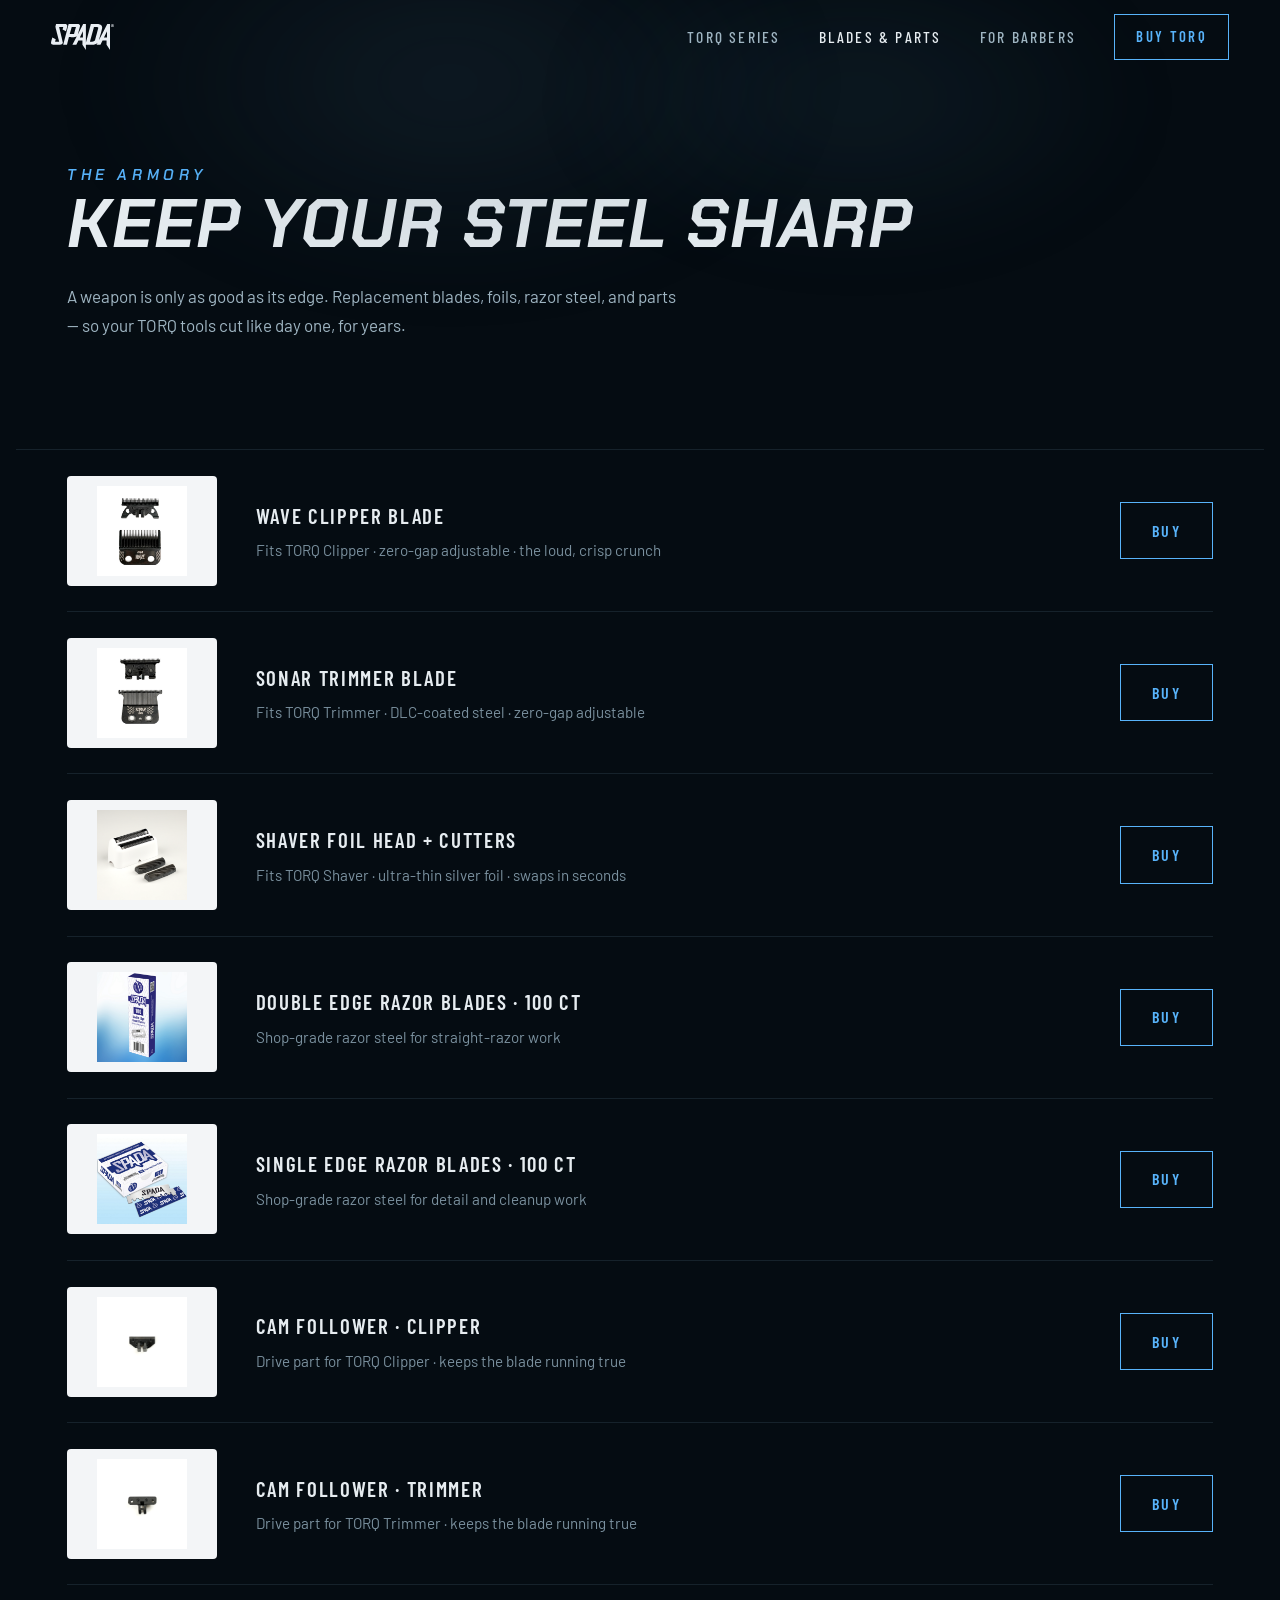
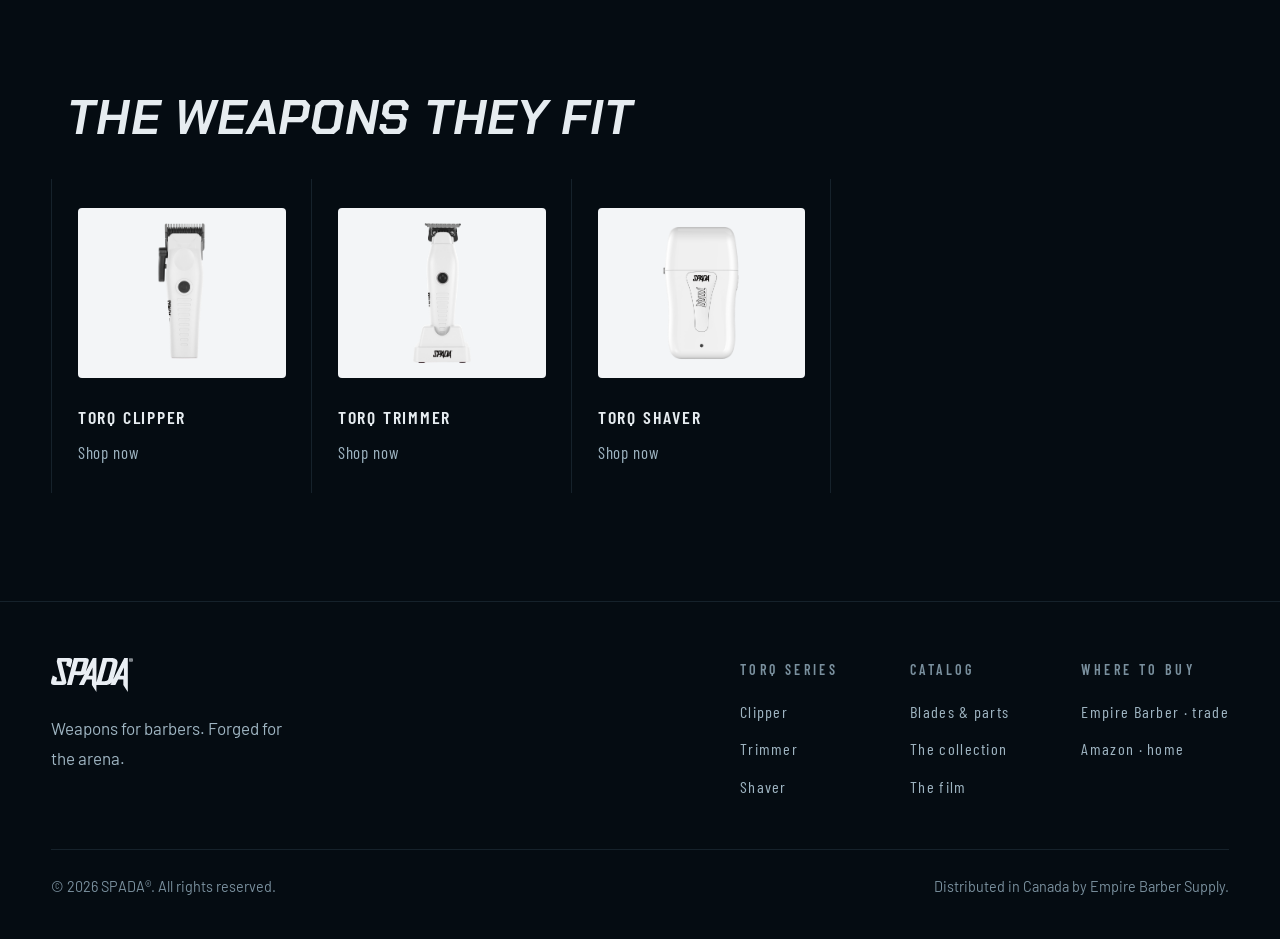
==== accessories.html @ 8cccd97f "Spada Barber website — TORQ Series campaign site Dark cinematic multi-page static site for the Spada" ====
<!DOCTYPE html>
<html lang="en">
<head>
<meta charset="UTF-8">
<meta name="viewport" content="width=device-width, initial-scale=1.0">
<title>Barber Clipper Blades &amp; Replacement Parts — WAVE, SONAR DLC, Shaver Foils | SPADA</title>
<meta name="description" content="Replacement steel for SPADA barber tools: WAVE zero-gap clipper blades, SONAR DLC trimmer blades, shaver foil heads and cutters, single and double edge razor blades (100 ct), and cam followers. Trade price for barbers at Empire Barber Supply, Amazon for home.">
<meta name="keywords" content="clipper replacement blade, trimmer replacement blade, DLC trimmer blade, shaver foil replacement, barber razor blades, double edge razor blades 100, cam follower clipper, barber supplies Canada, SPADA blades">
<meta name="robots" content="index, follow">
<meta name="theme-color" content="#0a0f15">
<link rel="canonical" href="https://www.spadabarber.com/accessories.html">
<meta property="og:site_name" content="SPADA Barber">
<meta property="og:type" content="website">
<meta property="og:title" content="SPADA Blades &amp; Parts — Keep Your Steel Sharp">
<meta property="og:description" content="WAVE clipper blades, SONAR DLC trimmer blades, shaver foils, razor blades and drive parts for SPADA barber tools.">
<meta property="og:url" content="https://www.spadabarber.com/accessories.html">
<meta property="og:image" content="https://www.spadabarber.com/assets/images/renders/clipper-dock-34.png">
<meta name="twitter:card" content="summary_large_image">
<link rel="icon" type="image/svg+xml" href="assets/brand/favicon.svg">
<script type="application/ld+json">
{
  "@context": "https://schema.org",
  "@type": "ItemList",
  "name": "SPADA Blades and Replacement Parts",
  "itemListElement": [
    { "@type": "ListItem", "position": 1, "item": { "@type": "Product", "name": "SPADA WAVE Clipper Blade", "description": "Zero-gap adjustable replacement blade for the SPADA TORQ Clipper.", "brand": { "@type": "Brand", "name": "SPADA" }, "offers": { "@type": "Offer", "url": "https://www.empirebarber.ca/products/spada-wave-clipper-blade", "availability": "https://schema.org/InStock" } } },
    { "@type": "ListItem", "position": 2, "item": { "@type": "Product", "name": "SPADA SONAR Trimmer Blade", "description": "DLC-coated zero-gap replacement blade for the SPADA TORQ Trimmer.", "brand": { "@type": "Brand", "name": "SPADA" }, "offers": { "@type": "Offer", "url": "https://www.empirebarber.ca/products/spada-sonar-trimmer-blade", "availability": "https://schema.org/InStock" } } },
    { "@type": "ListItem", "position": 3, "item": { "@type": "Product", "name": "SPADA TORQ Shaver Foil Head and Cutters", "description": "Ultra-thin silver replacement foil head and cutters for the SPADA TORQ Shaver.", "brand": { "@type": "Brand", "name": "SPADA" }, "offers": { "@type": "Offer", "url": "https://www.empirebarber.ca/products/spada-torq-shaver-replacement-foil-head-and-cutters", "availability": "https://schema.org/InStock" } } },
    { "@type": "ListItem", "position": 4, "item": { "@type": "Product", "name": "SPADA Double Edge Razor Blades (100 ct)", "brand": { "@type": "Brand", "name": "SPADA" }, "offers": { "@type": "Offer", "url": "https://www.empirebarber.ca/products/spada-double-edge-razor-blade", "availability": "https://schema.org/InStock" } } },
    { "@type": "ListItem", "position": 5, "item": { "@type": "Product", "name": "SPADA Single Edge Razor Blades (100 ct)", "brand": { "@type": "Brand", "name": "SPADA" }, "offers": { "@type": "Offer", "url": "https://www.empirebarber.ca/products/spada-single-edge-razor-blade", "availability": "https://schema.org/InStock" } } }
  ]
}
</script>
<link rel="preconnect" href="https://fonts.googleapis.com">
<link rel="preconnect" href="https://fonts.gstatic.com" crossorigin>
<link href="https://fonts.googleapis.com/css2?family=Chakra+Petch:ital,wght@1,600;1,700&family=Barlow+Condensed:wght@500;600;700&family=Barlow:wght@400;500;600&display=swap" rel="stylesheet">
<link rel="stylesheet" href="css/main.css">
</head>
<body>

<header class="nav">
  <a class="wordmark" href="index.html" aria-label="SPADA home"><img src="assets/brand/spada-logo-chrome.svg" alt="SPADA®" width="145" height="60"></a>
  <button class="menu-toggle" aria-expanded="false" aria-label="Menu">
    <span></span><span></span><span></span>
  </button>
  <ul class="nav-links">
    <li><a href="index.html#torq">TORQ Series</a></li>
    <li><a href="accessories.html" aria-current="page">Blades &amp; Parts</a></li>
    <li><a href="index.html#pro">For Barbers</a></li>
    <li><button class="btn btn-led" data-buy="collection">Buy TORQ</button></li>
  </ul>
</header>

<main>

<section class="page-hero">
  <div class="fog-layer fog-a" style="top: -30%; left: 4%;"></div>
  <div class="fog-layer fog-b" style="top: -15%; right: 8%;"></div>
  <p class="blade-tag reveal">The armory</p>
  <h1 class="display reveal">Keep your steel sharp</h1>
  <p class="lede reveal">A weapon is only as good as its edge. Replacement blades, foils, razor steel, and parts — so your TORQ tools cut like day one, for years.</p>
</section>

<section class="catalog" aria-label="Blades and parts catalog">
  <div class="catalog-row reveal">
    <div class="thumb"><img src="assets/images/products/spada-wave-clipper-blade/00.png" alt="WAVE replacement clipper blade" loading="lazy"></div>
    <div>
      <h2>WAVE Clipper Blade</h2>
      <p class="fits">Fits TORQ Clipper · zero-gap adjustable · the loud, crisp crunch</p>
    </div>
    <button class="btn btn-led" data-buy="wave-blade">Buy</button>
  </div>
  <div class="catalog-row reveal">
    <div class="thumb"><img src="assets/images/products/spada-sonar-trimmer-blade/00.png" alt="SONAR DLC replacement trimmer blade" loading="lazy"></div>
    <div>
      <h2>SONAR Trimmer Blade</h2>
      <p class="fits">Fits TORQ Trimmer · DLC-coated steel · zero-gap adjustable</p>
    </div>
    <button class="btn btn-led" data-buy="sonar-blade">Buy</button>
  </div>
  <div class="catalog-row reveal">
    <div class="thumb"><img src="assets/images/products/spada-torq-shaver-replacement-foil-head-and-cutters/00.png" alt="TORQ Shaver replacement foil head and cutters" loading="lazy"></div>
    <div>
      <h2>Shaver Foil Head + Cutters</h2>
      <p class="fits">Fits TORQ Shaver · ultra-thin silver foil · swaps in seconds</p>
    </div>
    <button class="btn btn-led" data-buy="shaver-foil">Buy</button>
  </div>
  <div class="catalog-row reveal">
    <div class="thumb"><img src="assets/images/products/spada-double-edge-razor-blade/00.png" alt="Box of 100 SPADA double edge razor blades" loading="lazy"></div>
    <div>
      <h2>Double Edge Razor Blades · 100 ct</h2>
      <p class="fits">Shop-grade razor steel for straight-razor work</p>
    </div>
    <button class="btn btn-led" data-buy="double-edge">Buy</button>
  </div>
  <div class="catalog-row reveal">
    <div class="thumb"><img src="assets/images/products/spada-single-edge-razor-blade/00.png" alt="Box of 100 SPADA single edge razor blades" loading="lazy"></div>
    <div>
      <h2>Single Edge Razor Blades · 100 ct</h2>
      <p class="fits">Shop-grade razor steel for detail and cleanup work</p>
    </div>
    <button class="btn btn-led" data-buy="single-edge">Buy</button>
  </div>
  <div class="catalog-row reveal">
    <div class="thumb"><img src="assets/images/products/spada-cam-follower-for-clipper/00.png" alt="Cam follower replacement part for the TORQ Clipper" loading="lazy"></div>
    <div>
      <h2>Cam Follower · Clipper</h2>
      <p class="fits">Drive part for TORQ Clipper · keeps the blade running true</p>
    </div>
    <button class="btn btn-led" data-buy="cam-clipper">Buy</button>
  </div>
  <div class="catalog-row reveal">
    <div class="thumb"><img src="assets/images/products/spada-cam-follower/00.png" alt="Cam follower replacement part for the TORQ Trimmer" loading="lazy"></div>
    <div>
      <h2>Cam Follower · Trimmer</h2>
      <p class="fits">Drive part for TORQ Trimmer · keeps the blade running true</p>
    </div>
    <button class="btn btn-led" data-buy="cam-trimmer">Buy</button>
  </div>
</section>

<section class="cross-sell rack-section">
  <div class="rack-head">
    <h2 class="display reveal">The weapons they fit</h2>
  </div>
  <div class="rack reveal">
    <a class="rack-item" href="torq-clipper.html">
      <div class="rack-img"><img src="assets/images/renders/clipper-front.png" alt="SPADA TORQ Clipper" loading="lazy"></div>
      <h3>TORQ Clipper</h3>
      <p class="price">Shop now</p>
    </a>
    <a class="rack-item" href="torq-trimmer.html">
      <div class="rack-img"><img src="assets/images/products/spada-torq-trimmer/00.png" alt="SPADA TORQ Trimmer" loading="lazy"></div>
      <h3>TORQ Trimmer</h3>
      <p class="price">Shop now</p>
    </a>
    <a class="rack-item" href="torq-shaver.html">
      <div class="rack-img"><img src="assets/images/renders/shaver-front.png" alt="SPADA TORQ Shaver" loading="lazy"></div>
      <h3>TORQ Shaver</h3>
      <p class="price">Shop now</p>
    </a>
  </div>
</section>

</main>

<footer>
  <div class="footer-inner">
    <div>
      <a class="wordmark" href="index.html" aria-label="SPADA home"><img src="assets/brand/spada-logo-chrome.svg" alt="SPADA®" width="145" height="60"></a>
      <p class="lede" style="margin-top: 0.8rem; max-width: 30ch;">Weapons for barbers. Forged for the arena.</p>
    </div>
    <div class="footer-cols">
      <nav aria-label="TORQ Series">
        <p class="col-title">TORQ Series</p>
        <a href="torq-clipper.html">Clipper</a>
        <a href="torq-trimmer.html">Trimmer</a>
        <a href="torq-shaver.html">Shaver</a>
      </nav>
      <nav aria-label="Catalog">
        <p class="col-title">Catalog</p>
        <a href="accessories.html" aria-current="page">Blades &amp; parts</a>
        <a href="index.html#torq">The collection</a>
        <a href="index.html#film">The film</a>
      </nav>
      <nav aria-label="Buy">
        <p class="col-title">Where to buy</p>
        <a href="https://www.empirebarber.ca/collections/spada" target="_blank" rel="noopener">Empire Barber · trade</a>
        <a href="https://www.amazon.ca/s?k=spada+barber" target="_blank" rel="noopener">Amazon · home</a>
      </nav>
    </div>
  </div>
  <div class="footer-legal">
    <p>© 2026 SPADA®. All rights reserved.</p>
    <p>Distributed in Canada by Empire Barber Supply.</p>
  </div>
</footer>

<dialog class="buy-dialog" id="buy-dialog" aria-labelledby="buy-title">
  <div class="buy-dialog-inner">
    <button class="buy-close" aria-label="Close">✕</button>
    <p class="buy-product-name">TORQ Collection</p>
    <h2 id="buy-title">Choose your door</h2>
    <a class="door door-pro" data-door="empire" href="https://www.empirebarber.ca/collections/spada" target="_blank" rel="noopener">
      <span class="badge">Trade price</span>
      <h3 class="display">I cut for a living</h3>
      <p>Licensed pros buy direct from Empire Barber Supply at trade pricing.</p>
      <span class="door-cta">Enter Empire Barber <span class="arrow" aria-hidden="true">→</span></span>
    </a>
    <a class="door" data-door="amazon" href="https://www.amazon.ca/s?k=spada+barber" target="_blank" rel="noopener">
      <span class="badge">Fast shipping</span>
      <h3 class="display">For the home</h3>
      <p>Same steel, delivered by Amazon. No license required.</p>
      <span class="door-cta">Shop on Amazon <span class="arrow" aria-hidden="true">→</span></span>
    </a>
  </div>
</dialog>

<script src="js/main.js"></script>
</body>
</html>
---- css/main.css ----
/* ============================================================
   SPADA — "The Arena" design system
   Steel-blue night grade · fog · spotlight staging · LED accent
   ============================================================ */

:root {
  --night: oklch(15% 0.018 245);
  --night-2: oklch(19% 0.022 243);
  --steel: oklch(27% 0.03 240);
  --steel-hair: oklch(32% 0.03 240 / 0.55);
  --fog: oklch(76% 0.03 235);
  --fog-dim: oklch(64% 0.032 237);
  --chrome: oklch(94% 0.008 235);
  --led: oklch(74% 0.135 245);
  --led-deep: oklch(58% 0.15 248);
  --led-glow: oklch(74% 0.135 245 / 0.28);
  --led-tint: oklch(74% 0.135 245 / 0.09);

  --font-display: "Chakra Petch", sans-serif;
  --font-cond: "Barlow Condensed", sans-serif;
  --font-body: "Barlow", sans-serif;

  --ease-out: cubic-bezier(0.22, 1, 0.36, 1);
  --z-nav: 100;
  --z-menu: 200;

  --gutter: clamp(1.25rem, 4vw, 4rem);
  --section: clamp(5rem, 12vh, 9rem);
}

@supports not (color: oklch(50% 0.1 200)) {
  :root {
    --night: #0a0f15;
    --night-2: #101823;
    --steel: #1c2938;
    --steel-hair: rgba(50, 68, 88, 0.55);
    --fog: #a3bacd;
    --fog-dim: #7e94a7;
    --chrome: #e9eef3;
    --led: #58b6ff;
    --led-deep: #1f7fd6;
    --led-glow: rgba(88, 182, 255, 0.28);
    --led-tint: rgba(88, 182, 255, 0.09);
  }
}

/* ---------- Reset ---------- */
*, *::before, *::after { box-sizing: border-box; }
* { margin: 0; }
html { scroll-behavior: smooth; }
body {
  background: var(--night);
  color: var(--chrome);
  font-family: var(--font-body);
  font-size: 1.0625rem;
  line-height: 1.75;
  -webkit-font-smoothing: antialiased;
  overflow-x: hidden;
}
img, video { display: block; max-width: 100%; }
a { color: inherit; }
button { font: inherit; color: inherit; background: none; border: none; cursor: pointer; }
::selection { background: var(--led-deep); color: var(--chrome); }

h1, h2, h3 { text-wrap: balance; }
p { text-wrap: pretty; }

:focus-visible {
  outline: 2px solid var(--led);
  outline-offset: 3px;
  border-radius: 2px;
}

.visually-hidden {
  position: absolute;
  width: 1px;
  height: 1px;
  overflow: hidden;
  clip-path: inset(50%);
  white-space: nowrap;
}

/* ---------- Type voices ---------- */
.display {
  font-family: var(--font-display);
  font-style: italic;
  font-weight: 700;
  text-transform: uppercase;
  letter-spacing: 0.015em;
  line-height: 1.05;
}
.stat-voice {
  font-family: var(--font-cond);
  font-weight: 600;
  letter-spacing: 0.08em;
  text-transform: uppercase;
}
.lede {
  color: var(--fog);
  max-width: 62ch;
}

/* ---------- Buttons ---------- */
.btn {
  display: inline-flex;
  align-items: center;
  gap: 0.6rem;
  font-family: var(--font-cond);
  font-weight: 600;
  font-size: 1rem;
  letter-spacing: 0.16em;
  text-transform: uppercase;
  text-decoration: none;
  padding: 0.85rem 1.9rem;
  border: 1px solid var(--steel-hair);
  color: var(--chrome);
  background: transparent;
  transition: border-color 0.35s var(--ease-out), background 0.35s var(--ease-out),
    box-shadow 0.35s var(--ease-out), color 0.35s var(--ease-out);
}
.btn:hover { border-color: var(--fog-dim); background: rgba(163, 186, 205, 0.06); }

.btn-led {
  border-color: var(--led);
  color: var(--led);
}
.btn-led:hover {
  background: var(--led-tint);
  box-shadow: 0 0 22px var(--led-glow);
  border-color: var(--led);
  color: var(--led);
}
.btn .arrow { transition: transform 0.35s var(--ease-out); }
.btn:hover .arrow { transform: translateX(4px); }

/* ---------- Nav ---------- */
.nav {
  position: fixed;
  inset: 0 0 auto 0;
  z-index: var(--z-nav);
  display: flex;
  align-items: center;
  justify-content: space-between;
  gap: 1rem;
  padding: 0.9rem var(--gutter);
  transition: background 0.4s var(--ease-out), border-color 0.4s var(--ease-out);
  border-bottom: 1px solid transparent;
}
.nav.scrolled {
  background: oklch(15% 0.018 245 / 0.82);
  -webkit-backdrop-filter: blur(14px);
  backdrop-filter: blur(14px);
  border-bottom-color: var(--steel-hair);
}
.wordmark {
  display: inline-flex;
  align-items: center;
  text-decoration: none;
  line-height: 1;
}
.wordmark img { height: 26px; width: auto; display: block; }
footer .wordmark img { height: 34px; }
.nav-links {
  display: flex;
  align-items: center;
  gap: clamp(1.2rem, 3vw, 2.4rem);
  list-style: none;
  padding: 0;
}
.nav-links a:not(.btn) {
  font-family: var(--font-cond);
  font-weight: 500;
  font-size: 0.98rem;
  letter-spacing: 0.14em;
  text-transform: uppercase;
  text-decoration: none;
  color: var(--fog);
  transition: color 0.3s var(--ease-out);
}
.nav-links a:not(.btn):hover, .nav-links a[aria-current="page"] { color: var(--chrome); }
.nav-links .btn { padding: 0.55rem 1.3rem; font-size: 0.92rem; }

.menu-toggle {
  display: none;
  flex-direction: column;
  justify-content: center;
  gap: 6px;
  width: 44px;
  height: 44px;
  align-items: center;
}
.menu-toggle span {
  display: block;
  width: 24px;
  height: 2px;
  background: var(--chrome);
  transition: transform 0.35s var(--ease-out), opacity 0.35s var(--ease-out);
}

@media (max-width: 820px) {
  .menu-toggle { display: inline-flex; }
  .nav-links {
    position: fixed;
    inset: 0;
    z-index: var(--z-menu);
    flex-direction: column;
    justify-content: center;
    gap: 2.2rem;
    background: oklch(13% 0.018 245 / 0.97);
    -webkit-backdrop-filter: blur(18px);
    backdrop-filter: blur(18px);
    opacity: 0;
    pointer-events: none;
    transition: opacity 0.4s var(--ease-out);
  }
  body.menu-open .nav-links { opacity: 1; pointer-events: auto; }
  body.menu-open { overflow: hidden; }
  .nav-links a:not(.btn) { font-size: 1.5rem; }
  body.menu-open .menu-toggle { position: relative; z-index: calc(var(--z-menu) + 1); }
  body.menu-open .menu-toggle span:nth-child(1) { transform: translateY(8px) rotate(45deg); }
  body.menu-open .menu-toggle span:nth-child(2) { opacity: 0; }
  body.menu-open .menu-toggle span:nth-child(3) { transform: translateY(-8px) rotate(-45deg); }
}

/* ---------- Fog atmosphere ---------- */
.fog-layer {
  position: absolute;
  border-radius: 50%;
  pointer-events: none;
  opacity: 0.55;
  filter: blur(clamp(24px, 3vw, 44px));
  will-change: transform;
}
.fog-a {
  width: 60vw; height: 34vw;
  background: radial-gradient(ellipse, oklch(40% 0.05 240 / 0.42) 0%, oklch(40% 0.05 240 / 0.18) 38%, transparent 68%);
  animation: fog-drift-a 46s ease-in-out infinite alternate;
}
.fog-b {
  width: 48vw; height: 26vw;
  background: radial-gradient(ellipse, oklch(45% 0.06 235 / 0.32) 0%, oklch(45% 0.06 235 / 0.14) 40%, transparent 68%);
  animation: fog-drift-b 58s ease-in-out infinite alternate;
}
@keyframes fog-drift-a {
  from { transform: translate3d(-6%, 0, 0) scale(1); }
  to { transform: translate3d(9%, -4%, 0) scale(1.15); }
}
@keyframes fog-drift-b {
  from { transform: translate3d(5%, 2%, 0) scale(1.1); }
  to { transform: translate3d(-8%, -3%, 0) scale(0.95); }
}

/* ---------- Hero ---------- */
.hero {
  position: relative;
  min-height: 100svh;
  display: grid;
  place-items: center;
  text-align: center;
  overflow: clip;
  padding: 7rem var(--gutter) 4rem;
  isolation: isolate;
}
.hero-media {
  position: absolute;
  inset: 0;
  z-index: -2;
}
.hero-media video {
  width: 100%;
  height: 100%;
  object-fit: cover;
  opacity: 0;
  transition: opacity 1.2s var(--ease-out);
}
.hero-media.has-video video { opacity: 1; }

/* Back-to-back commercial playlist: two stacked films crossfading at low
   opacity so the centered copy stays the loudest thing in the frame. */
.hero-film {
  position: absolute;
  inset: 0;
  z-index: -2;
}
.hero-film video {
  position: absolute;
  inset: 0;
  width: 100%;
  height: 100%;
  object-fit: cover;
  opacity: 0;
  transition: opacity 1.4s var(--ease-out);
}
.hero-film video.playing { opacity: 0.42; }
.hero-scrim {
  position: absolute;
  inset: 0;
  z-index: -1;
  background:
    linear-gradient(to bottom, oklch(12% 0.015 245 / 0.6), transparent 30%, transparent 62%, var(--night) 96%),
    radial-gradient(ellipse 90% 60% at 50% 112%, oklch(38% 0.06 240 / 0.55), transparent 68%),
    radial-gradient(ellipse 55% 45% at 50% -12%, oklch(52% 0.07 238 / 0.4), transparent 70%);
}
.hero-stage {
  position: relative;
  display: grid;
  justify-items: center;
  gap: clamp(1.4rem, 3.5vh, 2.6rem);
  max-width: 60rem;
}
.hero-kicker {
  font-family: var(--font-cond);
  font-weight: 500;
  font-size: 1.02rem;
  letter-spacing: 0.42em;
  text-transform: uppercase;
  color: var(--fog);
}
.hero h1 {
  font-size: clamp(2.6rem, 8vw, 5.4rem);
  text-shadow: 0 0 48px oklch(70% 0.08 240 / 0.3);
}
.hero .lede { font-size: clamp(1.05rem, 1.6vw, 1.2rem); margin-inline: auto; }
.hero-ctas { display: flex; flex-wrap: wrap; gap: 1rem; justify-content: center; }

.hero .lede { text-shadow: 0 1px 24px oklch(8% 0.015 245 / 0.8); }

.scroll-cue {
  position: absolute;
  bottom: 1.6rem;
  left: 50%;
  translate: -50% 0;
  font-family: var(--font-cond);
  font-size: 0.85rem;
  letter-spacing: 0.3em;
  text-transform: uppercase;
  color: var(--fog-dim);
  text-decoration: none;
  animation: cue-pulse 2.6s ease-in-out infinite;
}
@keyframes cue-pulse {
  0%, 100% { transform: translateY(0); opacity: 0.7; }
  50% { transform: translateY(6px); opacity: 1; }
}

/* ---------- Display-case vitrine (homepage product staging) ----------
   A framed studio "case": seamless cove sweep backdrop, an overhead LED
   light bar, a real soft contact shadow that grounds the tool, and a large
   ghosted index numeral. Replaces the old floating-mirror treatment. */
.vitrine {
  position: relative;
  margin: 0;
  display: grid;
  place-items: center;
  width: 100%;
  max-width: 480px;
  aspect-ratio: 5 / 6;
  padding: clamp(1.5rem, 4vw, 3rem);
  border: 1px solid var(--steel-hair);
  border-radius: 16px;
  overflow: hidden;
  isolation: isolate;
  background:
    radial-gradient(125% 78% at 50% -12%, oklch(35% 0.05 240 / 0.6), transparent 58%),
    linear-gradient(to bottom, oklch(23% 0.028 242), oklch(15% 0.018 245) 84%);
  transition: border-color 0.5s var(--ease-out), transform 0.6s var(--ease-out);
}
/* overhead LED light bar across the top of the case */
.vitrine::before {
  content: "";
  position: absolute;
  top: 0;
  left: 14%;
  right: 14%;
  height: 2px;
  z-index: 3;
  background: linear-gradient(to right, transparent, var(--led), transparent);
  opacity: 0.65;
  box-shadow: 0 0 20px var(--led-glow);
  transition: opacity 0.5s var(--ease-out);
}
/* real contact shadow — grounds the product on the floor of the case */
.vitrine::after {
  content: "";
  position: absolute;
  left: 50%;
  bottom: 12%;
  width: 54%;
  height: 24px;
  translate: -50% 0;
  z-index: 1;
  border-radius: 50%;
  background: radial-gradient(ellipse, oklch(4% 0.01 245 / 0.75), transparent 72%);
  filter: blur(10px);
  transition: width 0.6s var(--ease-out), opacity 0.6s var(--ease-out);
}
.vitrine-index {
  position: absolute;
  top: 0.4rem;
  right: clamp(0.6rem, 2.5vw, 1.8rem);
  z-index: 0;
  font-family: var(--font-display);
  font-style: italic;
  font-weight: 700;
  font-size: clamp(6rem, 15vw, 10.5rem);
  line-height: 0.78;
  color: oklch(72% 0.05 240 / 0.09);
  pointer-events: none;
  user-select: none;
}
.vitrine-tag {
  position: absolute;
  top: 1.1rem;
  left: 1.3rem;
  z-index: 3;
  font-family: var(--font-cond);
  font-weight: 600;
  font-size: 0.8rem;
  letter-spacing: 0.24em;
  text-transform: uppercase;
  color: var(--fog-dim);
}
.vitrine .product {
  position: absolute;
  inset: 0;
  margin: auto;
  z-index: 2;
  width: 74%;
  height: 72%;
  object-fit: contain;
  object-position: center;
  filter: drop-shadow(0 20px 26px oklch(4% 0.01 245 / 0.5));
  transition: transform 0.6s var(--ease-out);
}
.showcase-stage { text-decoration: none; display: block; }
.showcase-stage:hover .vitrine { border-color: oklch(48% 0.07 240 / 0.65); }
.showcase-stage:hover .vitrine::before { opacity: 1; }
.showcase-stage:hover .vitrine::after { width: 60%; opacity: 0.9; }
.showcase-stage:hover .vitrine .product { transform: translateY(-10px); }

/* ---------- Spotlight product staging (product-detail hero) ---------- */
.stage {
  position: relative;
  display: grid;
  justify-items: center;
  isolation: isolate;
  padding: clamp(2rem, 5vw, 4rem) 0 0;
}
.stage::before {
  content: "";
  position: absolute;
  inset: -12% -20% auto;
  height: 120%;
  z-index: -1;
  background: radial-gradient(ellipse 46% 58% at 50% 6%, oklch(58% 0.07 238 / 0.34), transparent 68%);
}
.stage::after {
  content: "";
  position: absolute;
  left: 50%;
  bottom: 8%;
  width: 52%;
  height: 30px;
  translate: -50% 0;
  z-index: -1;
  border-radius: 50%;
  background: radial-gradient(ellipse, oklch(4% 0.01 245 / 0.7), transparent 72%);
  filter: blur(12px);
}
.stage img.product {
  max-width: min(340px, 68vw);
  max-height: min(54vh, 500px);
  width: auto;
  filter: drop-shadow(0 26px 34px oklch(5% 0.02 245 / 0.7));
  transition: transform 0.9s var(--ease-out);
}
a:hover .stage img.product, .showcase-stage:hover .stage img.product { transform: translateY(-8px); }

/* ---------- TORQ showcases (home) ---------- */
.torq-intro {
  position: relative;
  padding: var(--section) var(--gutter) 0;
  max-width: 72rem;
  margin-inline: auto;
}
.torq-intro h2 { font-size: clamp(2rem, 5vw, 3.4rem); }
.torq-intro .lede { margin-top: 1.2rem; }

.showcase {
  position: relative;
  display: grid;
  grid-template-columns: minmax(0, 1fr) minmax(0, 1fr);
  align-items: center;
  gap: clamp(2rem, 6vw, 6rem);
  max-width: 78rem;
  margin-inline: auto;
  padding: var(--section) var(--gutter);
  overflow: clip;
}
.showcase:nth-of-type(even) .showcase-stage { order: 2; }
.blade-tag {
  font-family: var(--font-display);
  font-style: italic;
  font-weight: 600;
  font-size: 0.95rem;
  letter-spacing: 0.3em;
  text-transform: uppercase;
  color: var(--led);
}
.showcase h3 {
  font-size: clamp(2.2rem, 5vw, 3.6rem);
  margin-top: 0.6rem;
}
.showcase .price {
  font-family: var(--font-cond);
  font-weight: 500;
  font-size: 1.35rem;
  letter-spacing: 0.06em;
  color: var(--fog);
  margin-top: 0.4rem;
}
.showcase .price strong { color: var(--chrome); font-weight: 600; }
.showcase p.pitch { margin-top: 1.2rem; color: var(--fog); max-width: 48ch; }

.spec-plaque {
  margin-top: 1.8rem;
  border-top: 1px solid var(--steel-hair);
}
.spec-plaque div {
  display: flex;
  justify-content: space-between;
  align-items: baseline;
  gap: 1.5rem;
  padding: 0.72rem 0;
  border-bottom: 1px solid var(--steel-hair);
}
.spec-plaque dt {
  font-family: var(--font-cond);
  font-weight: 500;
  font-size: 0.95rem;
  letter-spacing: 0.18em;
  text-transform: uppercase;
  color: var(--fog-dim);
}
.spec-plaque dd {
  font-family: var(--font-cond);
  font-weight: 600;
  font-size: 1.18rem;
  letter-spacing: 0.05em;
  color: var(--chrome);
}
.showcase-ctas { display: flex; flex-wrap: wrap; gap: 0.9rem; margin-top: 2rem; }

@media (max-width: 880px) {
  .showcase { grid-template-columns: 1fr; padding-block: calc(var(--section) * 0.7); }
  .showcase:nth-of-type(even) .showcase-stage { order: 0; }
}

/* ---------- Armory comparison ---------- */
.armory {
  padding: var(--section) var(--gutter);
  max-width: 72rem;
  margin-inline: auto;
}
.armory h2 { font-size: clamp(1.9rem, 4.5vw, 3rem); }
.armory .lede { margin-top: 1rem; }
.armory-table-wrap { overflow-x: auto; margin-top: 3rem; }
.armory table {
  width: 100%;
  min-width: 640px;
  border-collapse: collapse;
  font-family: var(--font-cond);
}
.armory th, .armory td {
  padding: 1rem 1.2rem;
  text-align: left;
  border-bottom: 1px solid var(--steel-hair);
}
.armory thead th {
  font-family: var(--font-display);
  font-style: italic;
  font-weight: 600;
  font-size: 1.15rem;
  letter-spacing: 0.08em;
  text-transform: uppercase;
}
.armory thead th a { text-decoration: none; }
.armory thead th a:hover { color: var(--led); }
.armory tbody th {
  font-weight: 500;
  font-size: 0.95rem;
  letter-spacing: 0.18em;
  text-transform: uppercase;
  color: var(--fog-dim);
}
.armory td { font-weight: 500; font-size: 1.12rem; letter-spacing: 0.04em; color: var(--chrome); }
.armory td .sub { display: block; font-size: 0.9rem; color: var(--fog-dim); letter-spacing: 0.08em; }

/* ---------- Film band ---------- */
.film-band {
  position: relative;
  min-height: 72vh;
  display: grid;
  place-items: center;
  text-align: center;
  overflow: clip;
  isolation: isolate;
  padding: var(--section) var(--gutter);
  border-block: 1px solid var(--steel-hair);
}
.film-band .hero-media video { opacity: 0; }
.film-band .hero-media.has-video video { opacity: 0.55; }
.film-scrim {
  position: absolute;
  inset: 0;
  z-index: -1;
  background:
    radial-gradient(ellipse 70% 90% at 50% 100%, oklch(30% 0.05 240 / 0.6), transparent 70%),
    linear-gradient(to bottom, var(--night), transparent 25%, transparent 75%, var(--night));
}
.film-band blockquote {
  font-family: var(--font-display);
  font-style: italic;
  font-weight: 700;
  text-transform: uppercase;
  font-size: clamp(1.8rem, 5.5vw, 3.8rem);
  line-height: 1.15;
  max-width: 20ch;
}
.film-band .attribution {
  margin-top: 1.4rem;
  font-family: var(--font-cond);
  letter-spacing: 0.3em;
  text-transform: uppercase;
  font-size: 0.95rem;
  color: var(--fog-dim);
}

/* ---------- Accessories rack ---------- */
.rack-section { padding: var(--section) 0; }
.rack-head {
  display: flex;
  flex-wrap: wrap;
  align-items: baseline;
  justify-content: space-between;
  gap: 1rem;
  padding-inline: var(--gutter);
  max-width: 78rem;
  margin-inline: auto;
}
.rack-head h2 { font-size: clamp(1.9rem, 4.5vw, 3rem); }
.rack-link {
  font-family: var(--font-cond);
  font-weight: 600;
  letter-spacing: 0.16em;
  text-transform: uppercase;
  color: var(--led);
  text-decoration: none;
}
.rack-link:hover { text-decoration: underline; text-underline-offset: 5px; }
.rack {
  display: flex;
  gap: 0;
  overflow-x: auto;
  scroll-snap-type: x mandatory;
  margin-top: 2.6rem;
  padding-inline: var(--gutter);
  scrollbar-width: thin;
  scrollbar-color: var(--steel) transparent;
}
.rack-item {
  scroll-snap-align: start;
  flex: 0 0 min(260px, 72vw);
  padding: 1.8rem 1.6rem 1.6rem;
  border-left: 1px solid var(--steel-hair);
  text-decoration: none;
  display: grid;
  gap: 0.3rem;
  align-content: start;
  transition: background 0.4s var(--ease-out);
}
.rack-item:last-child { border-right: 1px solid var(--steel-hair); }
.rack-item:hover { background: oklch(20% 0.024 243 / 0.6); }
.rack-item .rack-img {
  height: 170px;
  display: grid;
  place-items: center;
  margin-bottom: 1.2rem;
  background: oklch(97% 0.003 235);
  border-radius: 4px;
  padding: 14px;
}
.rack-item img { max-height: 140px; max-width: 100%; width: auto; }
.rack-item h3 {
  font-family: var(--font-cond);
  font-weight: 600;
  font-size: 1.12rem;
  letter-spacing: 0.1em;
  text-transform: uppercase;
}
.rack-item .price { font-family: var(--font-cond); color: var(--fog); letter-spacing: 0.05em; }

/* ---------- Two doors ---------- */
.doors {
  padding: var(--section) var(--gutter);
  max-width: 78rem;
  margin-inline: auto;
}
.doors h2 { font-size: clamp(1.9rem, 4.5vw, 3rem); }
.doors > .lede { margin-top: 1rem; }
.doors-grid {
  display: grid;
  grid-template-columns: repeat(auto-fit, minmax(300px, 1fr));
  gap: 1.5rem;
  margin-top: 3rem;
}
.door {
  position: relative;
  display: grid;
  align-content: start;
  gap: 0.8rem;
  padding: clamp(1.8rem, 4vw, 2.8rem);
  border: 1px solid var(--steel-hair);
  text-decoration: none;
  overflow: clip;
  transition: border-color 0.4s var(--ease-out), background 0.4s var(--ease-out);
}
.door:hover { border-color: var(--fog-dim); background: oklch(19% 0.022 243 / 0.7); }
.door-pro { border-color: oklch(60% 0.11 245 / 0.5); }
.door-pro:hover { border-color: var(--led); box-shadow: 0 0 30px oklch(74% 0.135 245 / 0.12); }
.door .door-eyebrow {
  font-family: var(--font-cond);
  font-weight: 600;
  font-size: 0.92rem;
  letter-spacing: 0.28em;
  text-transform: uppercase;
  color: var(--led);
}
.door h3 { font-size: clamp(1.5rem, 3vw, 2.1rem); }
.door p { color: var(--fog); max-width: 44ch; }
.door .door-cta {
  margin-top: 1rem;
  font-family: var(--font-cond);
  font-weight: 600;
  letter-spacing: 0.16em;
  text-transform: uppercase;
  color: var(--chrome);
}
.door .door-cta .arrow { display: inline-block; transition: transform 0.35s var(--ease-out); }
.door:hover .door-cta .arrow { transform: translateX(5px); }

/* ---------- Footer ---------- */
footer {
  border-top: 1px solid var(--steel-hair);
  padding: 3.5rem var(--gutter) 2.5rem;
}
.footer-inner {
  max-width: 78rem;
  margin-inline: auto;
  display: flex;
  flex-wrap: wrap;
  gap: 2.5rem 4rem;
  justify-content: space-between;
  align-items: flex-start;
}
.footer-inner .wordmark { font-size: 2rem; }
.footer-cols { display: flex; flex-wrap: wrap; gap: 2.5rem 4.5rem; }
.footer-cols nav { display: grid; gap: 0.55rem; align-content: start; }
.footer-cols .col-title {
  font-family: var(--font-cond);
  font-weight: 600;
  font-size: 0.88rem;
  letter-spacing: 0.24em;
  text-transform: uppercase;
  color: var(--fog-dim);
  margin-bottom: 0.4rem;
}
.footer-cols a {
  font-family: var(--font-cond);
  font-size: 1.02rem;
  letter-spacing: 0.08em;
  color: var(--fog);
  text-decoration: none;
}
.footer-cols a:hover { color: var(--chrome); }
.footer-legal {
  max-width: 78rem;
  margin: 3rem auto 0;
  padding-top: 1.5rem;
  border-top: 1px solid var(--steel-hair);
  display: flex;
  flex-wrap: wrap;
  gap: 1rem 2rem;
  justify-content: space-between;
  font-size: 0.9rem;
  color: var(--fog-dim);
}

/* ---------- Buy dialog ---------- */
.buy-dialog {
  border: 1px solid var(--steel);
  background: var(--night-2);
  color: var(--chrome);
  padding: 0;
  width: min(560px, calc(100vw - 2rem));
  margin: auto;
}
.buy-dialog::backdrop {
  background: oklch(8% 0.015 245 / 0.75);
  -webkit-backdrop-filter: blur(6px);
  backdrop-filter: blur(6px);
}
.buy-dialog-inner { padding: clamp(1.6rem, 4vw, 2.4rem); display: grid; gap: 1.1rem; }
.buy-dialog .buy-product-name {
  font-family: var(--font-cond);
  font-weight: 500;
  letter-spacing: 0.24em;
  text-transform: uppercase;
  font-size: 0.95rem;
  color: var(--led);
}
.buy-dialog h2 {
  font-family: var(--font-display);
  font-style: italic;
  font-weight: 700;
  text-transform: uppercase;
  font-size: clamp(1.5rem, 4vw, 2rem);
  letter-spacing: 0.02em;
}
.buy-dialog .door { gap: 0.35rem; padding: 1.3rem 1.4rem; }
.buy-dialog .door h3 { font-size: 1.25rem; }
.buy-dialog .door p { font-size: 0.98rem; line-height: 1.55; }
.buy-dialog .door .badge {
  position: absolute;
  top: 0.9rem;
  right: 1rem;
  font-family: var(--font-cond);
  font-size: 0.8rem;
  letter-spacing: 0.18em;
  text-transform: uppercase;
  color: var(--fog-dim);
}
.buy-close {
  position: absolute;
  top: 0.7rem;
  right: 0.7rem;
  width: 42px;
  height: 42px;
  display: grid;
  place-items: center;
  color: var(--fog);
  font-size: 1.3rem;
  line-height: 1;
}
.buy-close:hover { color: var(--chrome); }

/* ---------- Product page ---------- */
.pdp-hero {
  position: relative;
  display: grid;
  grid-template-columns: minmax(0, 1.1fr) minmax(0, 1fr);
  gap: clamp(2rem, 6vw, 5rem);
  align-items: center;
  max-width: 78rem;
  margin-inline: auto;
  padding: clamp(7rem, 16vh, 10rem) var(--gutter) var(--section);
  overflow: clip;
}
/* PDP hero uses the same display-case treatment, sized to fill the column */
.vitrine--hero {
  max-width: none;
  aspect-ratio: 4 / 5;
}
.vitrine--hero .product { width: 72%; height: 78%; }
.vitrine--hero .vitrine-index { font-size: clamp(7rem, 14vw, 12rem); }
.pdp-copy .blade-tag { font-size: 1rem; }
.pdp-copy h1 { font-size: clamp(2.4rem, 6vw, 4rem); margin-top: 0.7rem; }
.pdp-copy .price-line {
  display: flex;
  align-items: baseline;
  gap: 1rem;
  margin-top: 1rem;
  font-family: var(--font-cond);
}
.pdp-copy .price-line .now { font-size: 1.9rem; font-weight: 600; letter-spacing: 0.04em; }
.pdp-copy .price-line .was { color: var(--fog-dim); text-decoration: line-through; font-size: 1.15rem; }
.pdp-copy .price-line .trade {
  font-size: 0.92rem;
  letter-spacing: 0.14em;
  text-transform: uppercase;
  color: var(--led);
}
.pdp-copy .pitch { margin-top: 1.3rem; color: var(--fog); max-width: 52ch; }
.pdp-ctas { display: flex; flex-wrap: wrap; gap: 0.9rem; margin-top: 2rem; }

@media (max-width: 880px) {
  .pdp-hero { grid-template-columns: 1fr; padding-top: 6.5rem; }
}

.pdp-gallery {
  position: relative;
  border-block: 1px solid var(--steel-hair);
}
.pdp-strip {
  overflow-x: auto;
  display: flex;
  scroll-snap-type: x mandatory;
  scroll-behavior: smooth;
  scrollbar-width: none;
}
.pdp-strip::-webkit-scrollbar { display: none; }
.pdp-strip figure {
  flex: 0 0 min(50%, 460px);
  scroll-snap-align: center;
  border-right: 1px solid var(--steel-hair);
  padding: clamp(2rem, 4vw, 3.5rem);
  display: grid;
  place-items: center;
  background: radial-gradient(ellipse 70% 60% at 50% 20%, oklch(42% 0.05 238 / 0.16), transparent 72%);
}
.pdp-strip img { max-height: 320px; width: auto; filter: drop-shadow(0 18px 26px oklch(5% 0.02 245 / 0.7)); }
@media (max-width: 640px) { .pdp-strip figure { flex: 0 0 86vw; } }

/* Gallery scroll buttons */
.strip-nav {
  position: absolute;
  top: 50%;
  translate: 0 -50%;
  z-index: 4;
  width: 52px;
  height: 52px;
  display: grid;
  place-items: center;
  border: 1px solid var(--steel-hair);
  border-radius: 50%;
  background: oklch(15% 0.018 245 / 0.72);
  -webkit-backdrop-filter: blur(10px);
  backdrop-filter: blur(10px);
  color: var(--chrome);
  font-size: 1.3rem;
  line-height: 1;
  transition: background 0.35s var(--ease-out), border-color 0.35s var(--ease-out),
    color 0.35s var(--ease-out), opacity 0.35s var(--ease-out), box-shadow 0.35s var(--ease-out);
}
.strip-nav:hover {
  border-color: var(--led);
  color: var(--led);
  box-shadow: 0 0 22px var(--led-glow);
}
.strip-prev { left: clamp(0.75rem, 2vw, 1.5rem); }
.strip-next { right: clamp(0.75rem, 2vw, 1.5rem); }
.strip-nav[disabled] { opacity: 0; pointer-events: none; }
@media (hover: none) { .strip-nav { display: none; } }

.pdp-specs {
  max-width: 72rem;
  margin-inline: auto;
  padding: var(--section) var(--gutter);
  display: grid;
  grid-template-columns: minmax(0, 0.85fr) minmax(0, 1.15fr);
  gap: clamp(2rem, 6vw, 5rem);
}
.pdp-specs h2 { font-size: clamp(1.8rem, 4vw, 2.6rem); }
.pdp-specs .lede { margin-top: 1rem; }
@media (max-width: 820px) { .pdp-specs { grid-template-columns: 1fr; } }

.tech-band {
  position: relative;
  border-block: 1px solid var(--steel-hair);
  overflow: clip;
  isolation: isolate;
}
.tech-inner {
  max-width: 78rem;
  margin-inline: auto;
  padding: var(--section) var(--gutter);
  display: grid;
  grid-template-columns: minmax(0, 1fr) minmax(0, 1fr);
  gap: clamp(2rem, 6vw, 5rem);
  align-items: center;
}
.tech-inner h2 { font-size: clamp(1.9rem, 4.5vw, 3rem); }
.tech-inner .lede { margin-top: 1.2rem; }
.tech-inner img { max-height: 320px; width: auto; margin-inline: auto; border-radius: 6px; filter: drop-shadow(0 24px 34px oklch(5% 0.02 245 / 0.75)); }
@media (max-width: 820px) { .tech-inner { grid-template-columns: 1fr; } }

.in-the-box { margin-top: 2rem; }
.in-the-box ul {
  list-style: none;
  padding: 0;
  margin-top: 0.8rem;
  display: grid;
  gap: 0.5rem;
}
.in-the-box li {
  display: flex;
  gap: 0.8rem;
  align-items: baseline;
  color: var(--fog);
}
.in-the-box li::before {
  content: "—";
  color: var(--led);
  flex: none;
}

.cross-sell { padding: 0 0 var(--section); }
.cross-sell .rack { margin-top: 2.2rem; }

/* ---------- Page hero (accessories) ---------- */
.page-hero {
  position: relative;
  padding: clamp(8rem, 18vh, 11rem) var(--gutter) var(--section);
  max-width: 78rem;
  margin-inline: auto;
  overflow: clip;
}
.page-hero h1 { font-size: clamp(2.4rem, 6vw, 4.2rem); }
.page-hero .lede { margin-top: 1.4rem; }

.catalog {
  max-width: 78rem;
  margin-inline: auto;
  padding: 0 var(--gutter) var(--section);
  display: grid;
  gap: 0;
  border-top: 1px solid var(--steel-hair);
}
.catalog-row {
  display: grid;
  grid-template-columns: 150px minmax(0, 1fr) auto;
  gap: clamp(1.2rem, 3vw, 2.5rem);
  align-items: center;
  padding: 1.6rem 0;
  border-bottom: 1px solid var(--steel-hair);
}
.catalog-row .thumb {
  height: 110px;
  display: grid;
  place-items: center;
  background: oklch(97% 0.003 235);
  border-radius: 4px;
  padding: 10px;
}
.catalog-row img { max-height: 90px; max-width: 120px; width: auto; }
.catalog-row h2 {
  font-family: var(--font-cond);
  font-weight: 600;
  font-size: 1.3rem;
  letter-spacing: 0.08em;
  text-transform: uppercase;
}
.catalog-row .fits { color: var(--fog-dim); font-size: 0.95rem; margin-top: 0.2rem; }
@media (max-width: 720px) {
  .catalog-row { grid-template-columns: 110px minmax(0, 1fr); }
  .catalog-row .thumb { grid-row: span 2; height: 90px; }
  .catalog-row .btn { justify-self: start; grid-column: 2; }
}

/* ---------- Reveals ---------- */
html.js .reveal {
  opacity: 0;
  transform: translateY(26px);
}
html.js .reveal.in {
  opacity: 1;
  transform: none;
  transition: opacity 0.9s var(--ease-out), transform 0.9s var(--ease-out);
}
html.js .reveal-stage { opacity: 0; transform: translateY(34px) scale(0.98); }
html.js .reveal-stage.in {
  opacity: 1;
  transform: none;
  transition: opacity 1.1s var(--ease-out), transform 1.1s var(--ease-out);
}

/* ---------- Reduced motion ---------- */
@media (prefers-reduced-motion: reduce) {
  html { scroll-behavior: auto; }
  .fog-a, .fog-b { animation: none; }
  .scroll-cue { animation: none; }
  html.js .reveal, html.js .reveal-stage {
    opacity: 1;
    transform: none;
    transition: opacity 0.4s ease;
  }
  .btn, .door, .stage img.product, .rack-item { transition: none; }
}
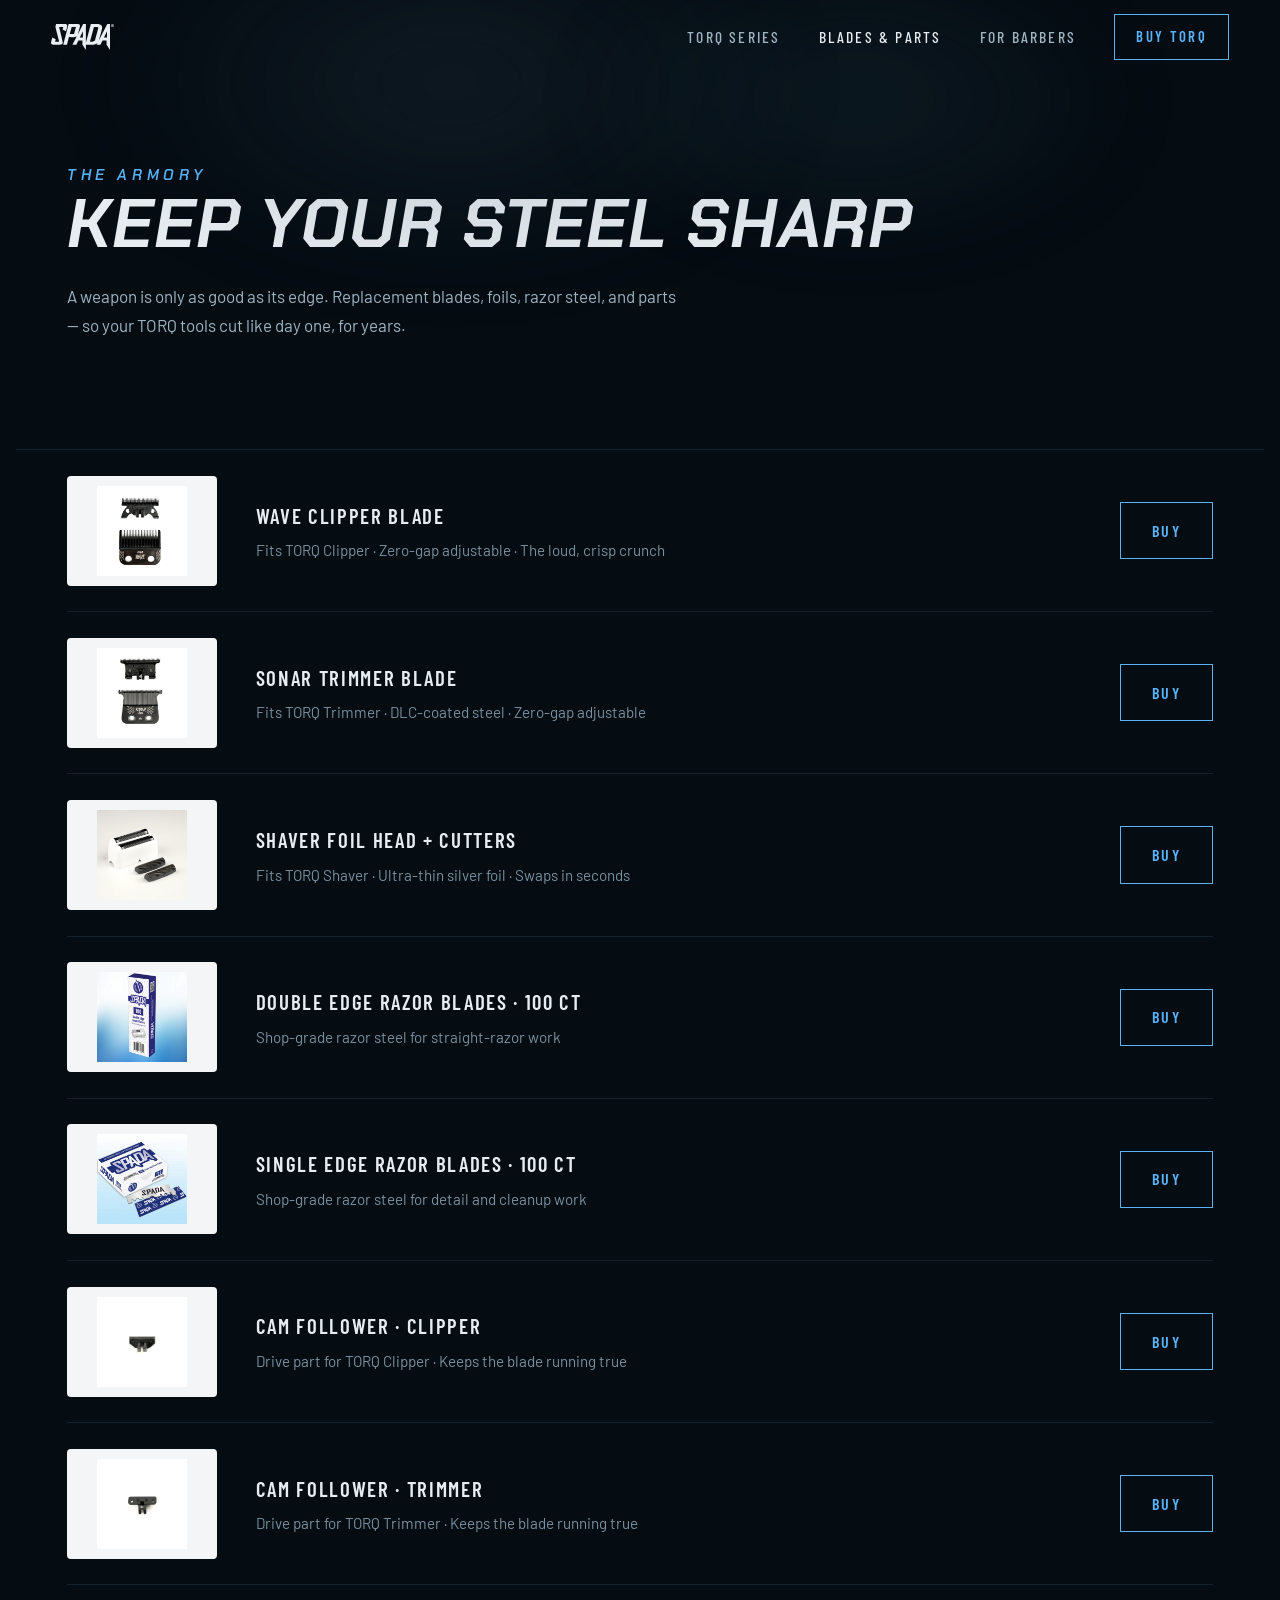
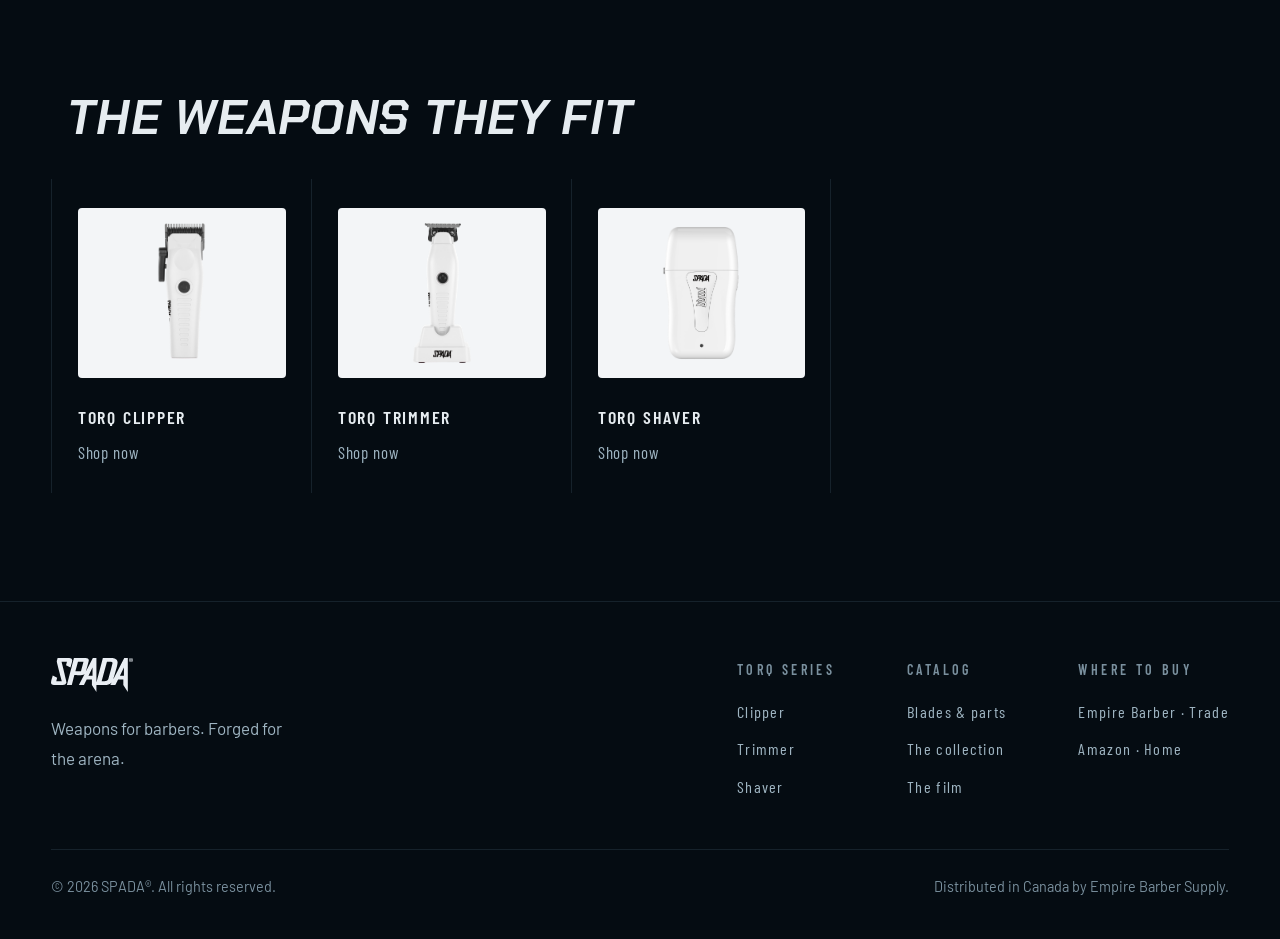
==== commit 7c44317e: "Capitalize small spec labels, table subtitles, and buy-links Proper (sentence) capitalization for th" ====
--- a/accessories.html
+++ b/accessories.html
@@ -66,7 +66,7 @@
     <div class="thumb"><img src="assets/images/products/spada-wave-clipper-blade/00.png" alt="WAVE replacement clipper blade" loading="lazy"></div>
     <div>
       <h2>WAVE Clipper Blade</h2>
-      <p class="fits">Fits TORQ Clipper · zero-gap adjustable · the loud, crisp crunch</p>
+      <p class="fits">Fits TORQ Clipper · Zero-gap adjustable · The loud, crisp crunch</p>
     </div>
     <button class="btn btn-led" data-buy="wave-blade">Buy</button>
   </div>
@@ -74,7 +74,7 @@
     <div class="thumb"><img src="assets/images/products/spada-sonar-trimmer-blade/00.png" alt="SONAR DLC replacement trimmer blade" loading="lazy"></div>
     <div>
       <h2>SONAR Trimmer Blade</h2>
-      <p class="fits">Fits TORQ Trimmer · DLC-coated steel · zero-gap adjustable</p>
+      <p class="fits">Fits TORQ Trimmer · DLC-coated steel · Zero-gap adjustable</p>
     </div>
     <button class="btn btn-led" data-buy="sonar-blade">Buy</button>
   </div>
@@ -82,7 +82,7 @@
     <div class="thumb"><img src="assets/images/products/spada-torq-shaver-replacement-foil-head-and-cutters/00.png" alt="TORQ Shaver replacement foil head and cutters" loading="lazy"></div>
     <div>
       <h2>Shaver Foil Head + Cutters</h2>
-      <p class="fits">Fits TORQ Shaver · ultra-thin silver foil · swaps in seconds</p>
+      <p class="fits">Fits TORQ Shaver · Ultra-thin silver foil · Swaps in seconds</p>
     </div>
     <button class="btn btn-led" data-buy="shaver-foil">Buy</button>
   </div>
@@ -106,7 +106,7 @@
     <div class="thumb"><img src="assets/images/products/spada-cam-follower-for-clipper/00.png" alt="Cam follower replacement part for the TORQ Clipper" loading="lazy"></div>
     <div>
       <h2>Cam Follower · Clipper</h2>
-      <p class="fits">Drive part for TORQ Clipper · keeps the blade running true</p>
+      <p class="fits">Drive part for TORQ Clipper · Keeps the blade running true</p>
     </div>
     <button class="btn btn-led" data-buy="cam-clipper">Buy</button>
   </div>
@@ -114,7 +114,7 @@
     <div class="thumb"><img src="assets/images/products/spada-cam-follower/00.png" alt="Cam follower replacement part for the TORQ Trimmer" loading="lazy"></div>
     <div>
       <h2>Cam Follower · Trimmer</h2>
-      <p class="fits">Drive part for TORQ Trimmer · keeps the blade running true</p>
+      <p class="fits">Drive part for TORQ Trimmer · Keeps the blade running true</p>
     </div>
     <button class="btn btn-led" data-buy="cam-trimmer">Buy</button>
   </div>
@@ -166,8 +166,8 @@
       </nav>
       <nav aria-label="Buy">
         <p class="col-title">Where to buy</p>
-        <a href="https://www.empirebarber.ca/collections/spada" target="_blank" rel="noopener">Empire Barber · trade</a>
-        <a href="https://www.amazon.ca/s?k=spada+barber" target="_blank" rel="noopener">Amazon · home</a>
+        <a href="https://www.empirebarber.ca/collections/spada" target="_blank" rel="noopener">Empire Barber · Trade</a>
+        <a href="https://www.amazon.ca/s?k=spada+barber" target="_blank" rel="noopener">Amazon · Home</a>
       </nav>
     </div>
   </div>
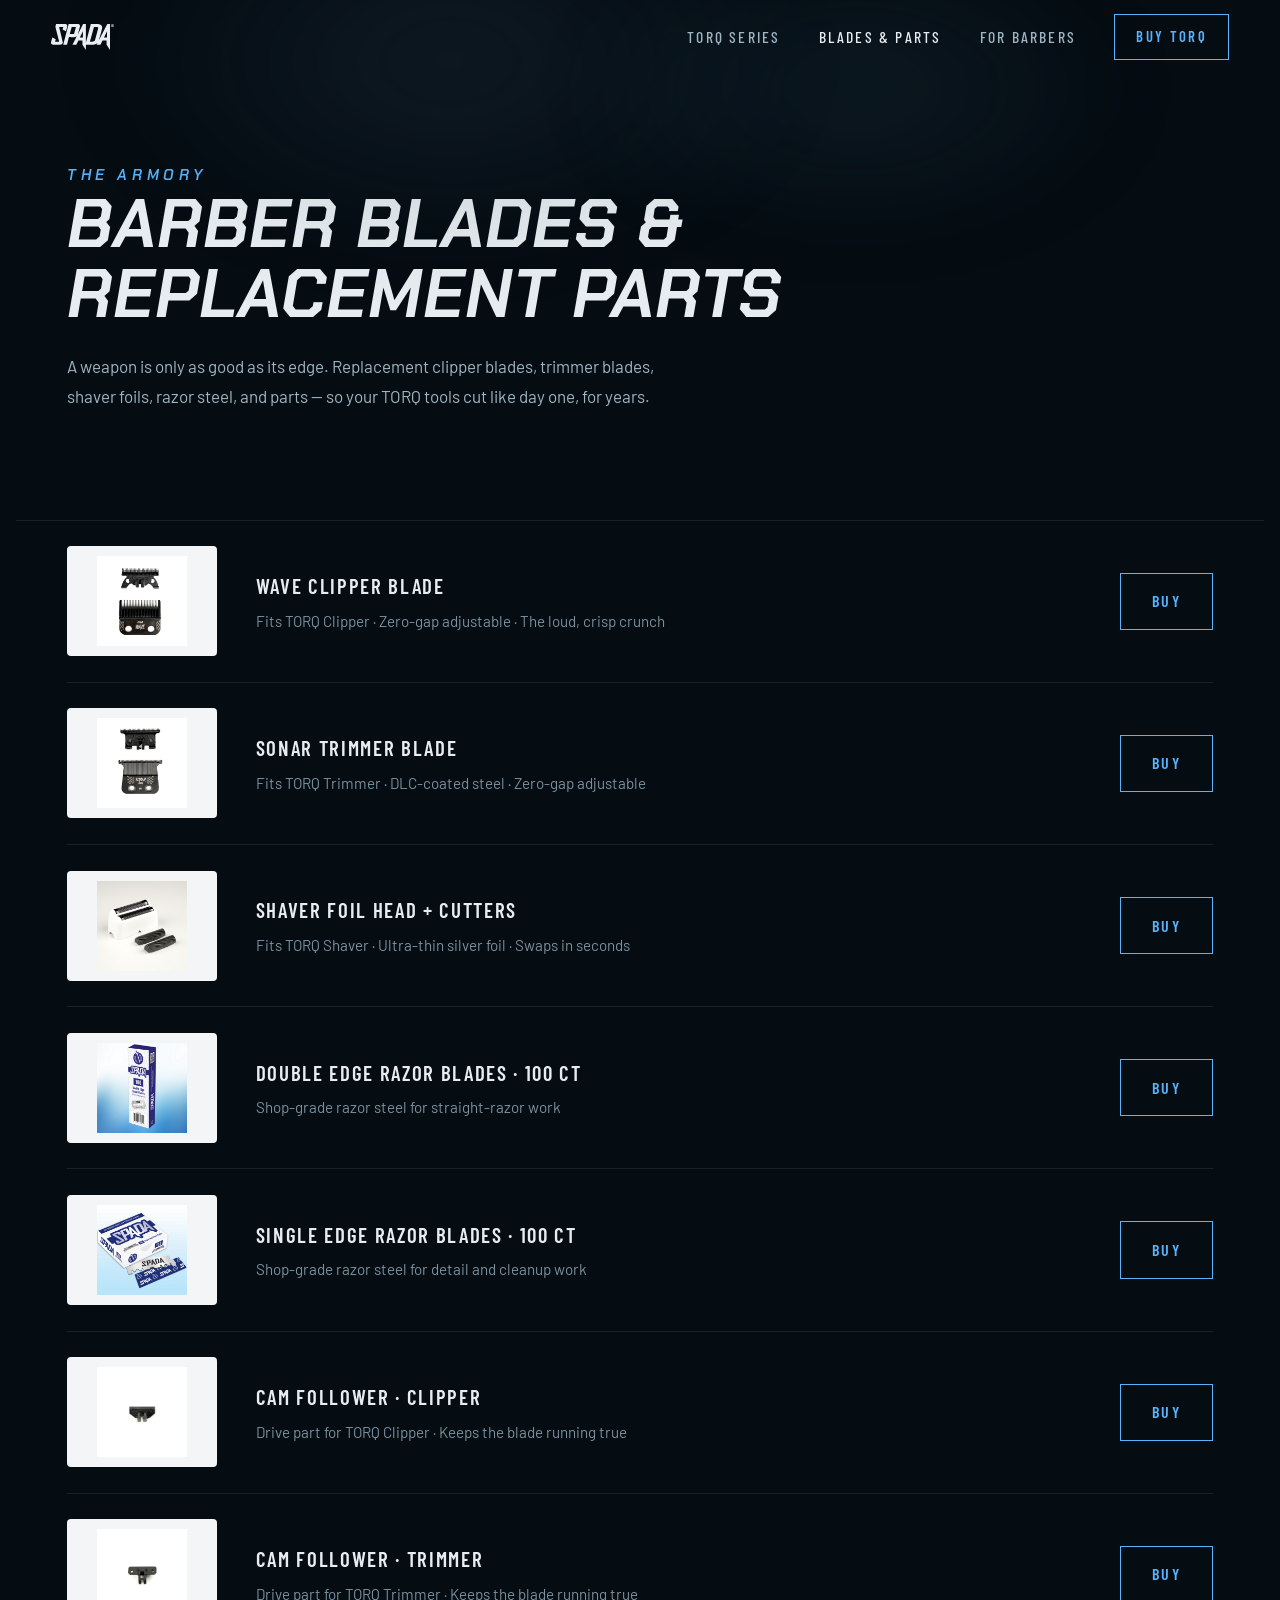
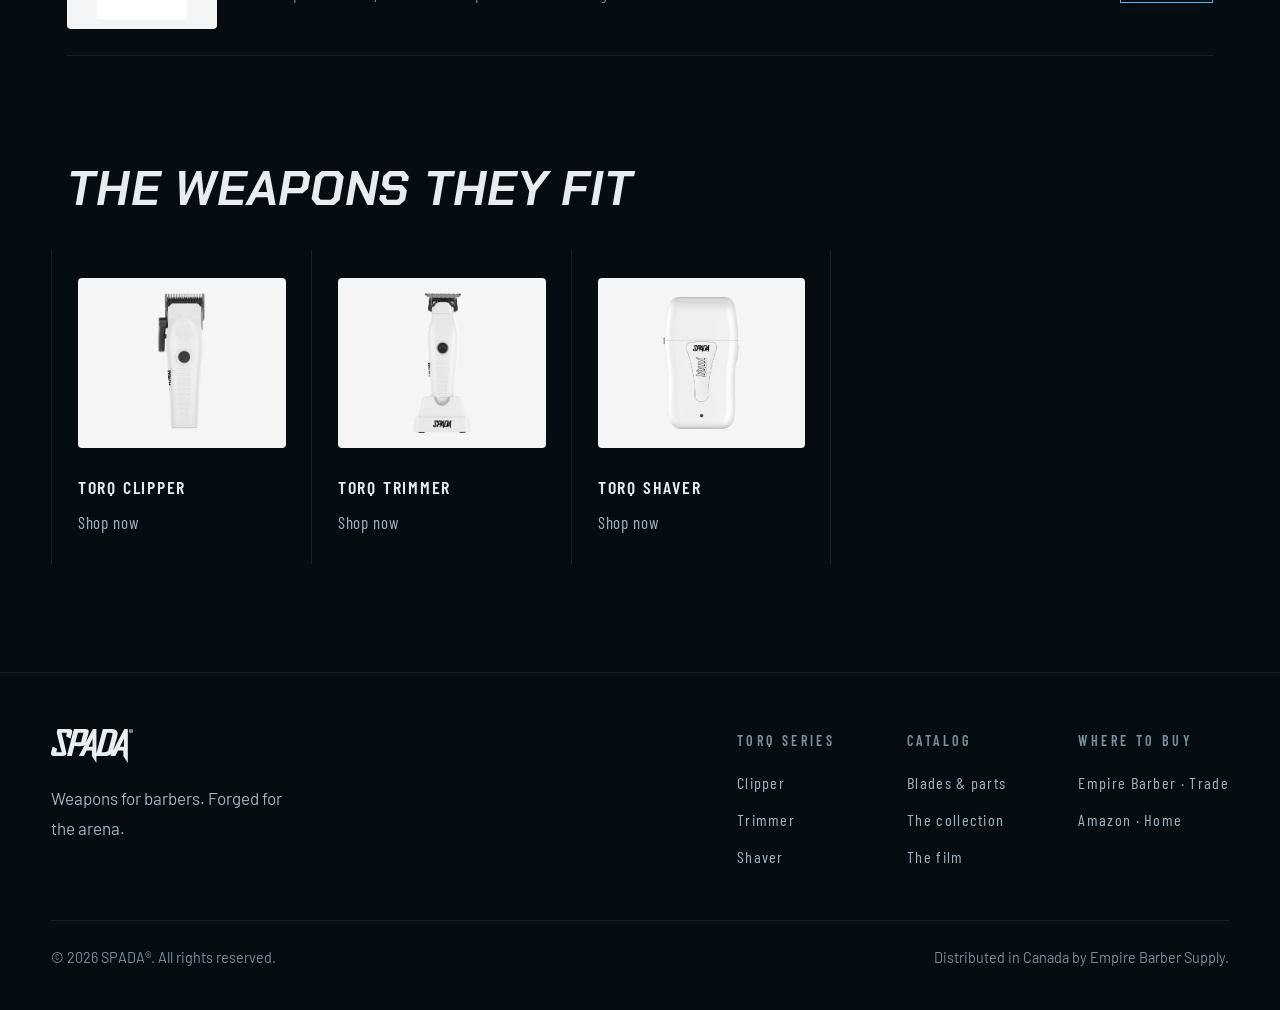
==== commit 2b6f5504: "SEO: keyword-led titles/headings, FAQ + schema, geo-target Canada Target "best clippers / trimmers /" ====
--- a/accessories.html
+++ b/accessories.html
@@ -1,10 +1,10 @@
 <!DOCTYPE html>
-<html lang="en">
+<html lang="en-CA">
 <head>
 <meta charset="UTF-8">
 <meta name="viewport" content="width=device-width, initial-scale=1.0">
-<title>Barber Clipper Blades &amp; Replacement Parts — WAVE, SONAR DLC, Shaver Foils | SPADA</title>
-<meta name="description" content="Replacement steel for SPADA barber tools: WAVE zero-gap clipper blades, SONAR DLC trimmer blades, shaver foil heads and cutters, single and double edge razor blades (100 ct), and cam followers. Trade price for barbers at Empire Barber Supply, Amazon for home.">
+<title>Barber Clipper Blades &amp; Replacement Parts in Canada — WAVE, SONAR DLC, Foils | SPADA</title>
+<meta name="description" content="Replacement steel for SPADA barber tools in Canada: WAVE zero-gap clipper blades, SONAR DLC trimmer blades, shaver foil heads and cutters, single and double edge razor blades (100 ct), and cam followers. Trade price at Empire Barber Supply, Amazon.ca for home.">
 <meta name="keywords" content="clipper replacement blade, trimmer replacement blade, DLC trimmer blade, shaver foil replacement, barber razor blades, double edge razor blades 100, cam follower clipper, barber supplies Canada, SPADA blades">
 <meta name="robots" content="index, follow">
 <meta name="theme-color" content="#0a0f15">
@@ -38,6 +38,8 @@
 </head>
 <body>
 
+<a class="skip-link" href="#main">Skip to content</a>
+
 <header class="nav">
   <a class="wordmark" href="index.html" aria-label="SPADA home"><img src="assets/brand/spada-logo-chrome.svg" alt="SPADA®" width="145" height="60"></a>
   <button class="menu-toggle" aria-expanded="false" aria-label="Menu">
@@ -51,19 +53,19 @@
   </ul>
 </header>
 
-<main>
+<main id="main">
 
 <section class="page-hero">
   <div class="fog-layer fog-a" style="top: -30%; left: 4%;"></div>
   <div class="fog-layer fog-b" style="top: -15%; right: 8%;"></div>
   <p class="blade-tag reveal">The armory</p>
-  <h1 class="display reveal">Keep your steel sharp</h1>
-  <p class="lede reveal">A weapon is only as good as its edge. Replacement blades, foils, razor steel, and parts — so your TORQ tools cut like day one, for years.</p>
+  <h1 class="display reveal">Barber blades &amp; replacement parts<span class="visually-hidden"> in Canada</span></h1>
+  <p class="lede reveal">A weapon is only as good as its edge. Replacement clipper blades, trimmer blades, shaver foils, razor steel, and parts — so your TORQ tools cut like day one, for years.</p>
 </section>
 
 <section class="catalog" aria-label="Blades and parts catalog">
   <div class="catalog-row reveal">
-    <div class="thumb"><img src="assets/images/products/spada-wave-clipper-blade/00.png" alt="WAVE replacement clipper blade" loading="lazy"></div>
+    <div class="thumb"><img src="assets/images/products/spada-wave-clipper-blade/00.png" width="1400" height="1400" alt="WAVE replacement clipper blade" loading="lazy"></div>
     <div>
       <h2>WAVE Clipper Blade</h2>
       <p class="fits">Fits TORQ Clipper · Zero-gap adjustable · The loud, crisp crunch</p>
@@ -71,7 +73,7 @@
     <button class="btn btn-led" data-buy="wave-blade">Buy</button>
   </div>
   <div class="catalog-row reveal">
-    <div class="thumb"><img src="assets/images/products/spada-sonar-trimmer-blade/00.png" alt="SONAR DLC replacement trimmer blade" loading="lazy"></div>
+    <div class="thumb"><img src="assets/images/products/spada-sonar-trimmer-blade/00.png" width="1400" height="1400" alt="SONAR DLC replacement trimmer blade" loading="lazy"></div>
     <div>
       <h2>SONAR Trimmer Blade</h2>
       <p class="fits">Fits TORQ Trimmer · DLC-coated steel · Zero-gap adjustable</p>
@@ -79,7 +81,7 @@
     <button class="btn btn-led" data-buy="sonar-blade">Buy</button>
   </div>
   <div class="catalog-row reveal">
-    <div class="thumb"><img src="assets/images/products/spada-torq-shaver-replacement-foil-head-and-cutters/00.png" alt="TORQ Shaver replacement foil head and cutters" loading="lazy"></div>
+    <div class="thumb"><img src="assets/images/products/spada-torq-shaver-replacement-foil-head-and-cutters/00.png" width="1400" height="1400" alt="TORQ Shaver replacement foil head and cutters" loading="lazy"></div>
     <div>
       <h2>Shaver Foil Head + Cutters</h2>
       <p class="fits">Fits TORQ Shaver · Ultra-thin silver foil · Swaps in seconds</p>
@@ -87,7 +89,7 @@
     <button class="btn btn-led" data-buy="shaver-foil">Buy</button>
   </div>
   <div class="catalog-row reveal">
-    <div class="thumb"><img src="assets/images/products/spada-double-edge-razor-blade/00.png" alt="Box of 100 SPADA double edge razor blades" loading="lazy"></div>
+    <div class="thumb"><img src="assets/images/products/spada-double-edge-razor-blade/00.png" width="1400" height="1400" alt="Box of 100 SPADA double edge razor blades" loading="lazy"></div>
     <div>
       <h2>Double Edge Razor Blades · 100 ct</h2>
       <p class="fits">Shop-grade razor steel for straight-razor work</p>
@@ -95,7 +97,7 @@
     <button class="btn btn-led" data-buy="double-edge">Buy</button>
   </div>
   <div class="catalog-row reveal">
-    <div class="thumb"><img src="assets/images/products/spada-single-edge-razor-blade/00.png" alt="Box of 100 SPADA single edge razor blades" loading="lazy"></div>
+    <div class="thumb"><img src="assets/images/products/spada-single-edge-razor-blade/00.png" width="1400" height="1400" alt="Box of 100 SPADA single edge razor blades" loading="lazy"></div>
     <div>
       <h2>Single Edge Razor Blades · 100 ct</h2>
       <p class="fits">Shop-grade razor steel for detail and cleanup work</p>
@@ -103,7 +105,7 @@
     <button class="btn btn-led" data-buy="single-edge">Buy</button>
   </div>
   <div class="catalog-row reveal">
-    <div class="thumb"><img src="assets/images/products/spada-cam-follower-for-clipper/00.png" alt="Cam follower replacement part for the TORQ Clipper" loading="lazy"></div>
+    <div class="thumb"><img src="assets/images/products/spada-cam-follower-for-clipper/00.png" width="1000" height="1000" alt="Cam follower replacement part for the TORQ Clipper" loading="lazy"></div>
     <div>
       <h2>Cam Follower · Clipper</h2>
       <p class="fits">Drive part for TORQ Clipper · Keeps the blade running true</p>
@@ -111,7 +113,7 @@
     <button class="btn btn-led" data-buy="cam-clipper">Buy</button>
   </div>
   <div class="catalog-row reveal">
-    <div class="thumb"><img src="assets/images/products/spada-cam-follower/00.png" alt="Cam follower replacement part for the TORQ Trimmer" loading="lazy"></div>
+    <div class="thumb"><img src="assets/images/products/spada-cam-follower/00.png" width="1000" height="1000" alt="Cam follower replacement part for the TORQ Trimmer" loading="lazy"></div>
     <div>
       <h2>Cam Follower · Trimmer</h2>
       <p class="fits">Drive part for TORQ Trimmer · Keeps the blade running true</p>
@@ -126,17 +128,17 @@
   </div>
   <div class="rack reveal">
     <a class="rack-item" href="torq-clipper.html">
-      <div class="rack-img"><img src="assets/images/renders/clipper-front.png" alt="SPADA TORQ Clipper" loading="lazy"></div>
+      <div class="rack-img"><img src="assets/images/renders/clipper-front.png" width="491" height="1400" alt="SPADA TORQ Clipper" loading="lazy"></div>
       <h3>TORQ Clipper</h3>
       <p class="price">Shop now</p>
     </a>
     <a class="rack-item" href="torq-trimmer.html">
-      <div class="rack-img"><img src="assets/images/products/spada-torq-trimmer/00.png" alt="SPADA TORQ Trimmer" loading="lazy"></div>
+      <div class="rack-img"><img src="assets/images/products/spada-torq-trimmer/00.png" width="1110" height="2675" alt="SPADA TORQ Trimmer" loading="lazy"></div>
       <h3>TORQ Trimmer</h3>
       <p class="price">Shop now</p>
     </a>
     <a class="rack-item" href="torq-shaver.html">
-      <div class="rack-img"><img src="assets/images/renders/shaver-front.png" alt="SPADA TORQ Shaver" loading="lazy"></div>
+      <div class="rack-img"><img src="assets/images/renders/shaver-front.png" width="797" height="1400" alt="SPADA TORQ Shaver" loading="lazy"></div>
       <h3>TORQ Shaver</h3>
       <p class="price">Shop now</p>
     </a>
--- a/css/main.css
+++ b/css/main.css
@@ -4,6 +4,7 @@
    ============================================================ */
 
 :root {
+  color-scheme: dark;
   --night: oklch(15% 0.018 245);
   --night-2: oklch(19% 0.022 243);
   --steel: oklch(27% 0.03 240);
@@ -60,6 +61,10 @@
 img, video { display: block; max-width: 100%; }
 a { color: inherit; }
 button { font: inherit; color: inherit; background: none; border: none; cursor: pointer; }
+a, button, .btn, .door, .rack-item, .strip-nav, .menu-toggle, summary {
+  touch-action: manipulation;
+  -webkit-tap-highlight-color: transparent;
+}
 ::selection { background: var(--led-deep); color: var(--chrome); }
 
 h1, h2, h3 { text-wrap: balance; }
@@ -79,6 +84,29 @@
   clip-path: inset(50%);
   white-space: nowrap;
 }
+
+/* In-page anchors sit under the fixed nav — reserve its height on jump. */
+:target, [id="torq"], [id="pro"], [id="film"] { scroll-margin-top: 5rem; }
+
+/* Skip link — first focusable element, off-screen until focused. */
+.skip-link {
+  position: absolute;
+  left: 0.75rem;
+  top: -60px;
+  z-index: 300;
+  padding: 0.65rem 1.1rem;
+  font-family: var(--font-cond);
+  font-weight: 600;
+  letter-spacing: 0.12em;
+  text-transform: uppercase;
+  font-size: 0.9rem;
+  color: var(--chrome);
+  background: var(--night-2);
+  border: 1px solid var(--led);
+  text-decoration: none;
+  transition: top 0.25s var(--ease-out);
+}
+.skip-link:focus { top: 0.75rem; }
 
 /* ---------- Type voices ---------- */
 .display {
@@ -142,7 +170,7 @@
   align-items: center;
   justify-content: space-between;
   gap: 1rem;
-  padding: 0.9rem var(--gutter);
+  padding: 0.9rem calc(var(--gutter) + env(safe-area-inset-right)) 0.9rem calc(var(--gutter) + env(safe-area-inset-left));
   transition: background 0.4s var(--ease-out), border-color 0.4s var(--ease-out);
   border-bottom: 1px solid transparent;
 }
@@ -199,27 +227,58 @@
 
 @media (max-width: 820px) {
   .menu-toggle { display: inline-flex; }
+
+  /* Glassy dropdown that slides down from under the bar — never covers the page. */
   .nav-links {
-    position: fixed;
-    inset: 0;
+    position: absolute;
+    top: 100%;
+    left: 0;
+    right: 0;
     z-index: var(--z-menu);
     flex-direction: column;
-    justify-content: center;
-    gap: 2.2rem;
-    background: oklch(13% 0.018 245 / 0.97);
-    -webkit-backdrop-filter: blur(18px);
-    backdrop-filter: blur(18px);
+    align-items: stretch;
+    gap: 0;
+    padding: 0.25rem var(--gutter) 1rem;
+    background: oklch(15% 0.02 244 / 0.86);
+    -webkit-backdrop-filter: blur(24px) saturate(1.4);
+    backdrop-filter: blur(24px) saturate(1.4);
+    border-bottom: 1px solid var(--steel-hair);
+    box-shadow: 0 26px 50px oklch(3% 0.01 245 / 0.55);
+    overscroll-behavior: contain;
     opacity: 0;
+    transform: translateY(-12px);
     pointer-events: none;
-    transition: opacity 0.4s var(--ease-out);
+    transition: opacity 0.35s var(--ease-out), transform 0.35s var(--ease-out);
   }
-  body.menu-open .nav-links { opacity: 1; pointer-events: auto; }
-  body.menu-open { overflow: hidden; }
-  .nav-links a:not(.btn) { font-size: 1.5rem; }
-  body.menu-open .menu-toggle { position: relative; z-index: calc(var(--z-menu) + 1); }
+  body.menu-open .nav-links { opacity: 1; transform: translateY(0); pointer-events: auto; }
+
+  /* Bar joins the glass surface while open so bar + dropdown read as one panel. */
+  body.menu-open .nav {
+    background: oklch(14% 0.018 245 / 0.82);
+    -webkit-backdrop-filter: blur(20px) saturate(1.3);
+    backdrop-filter: blur(20px) saturate(1.3);
+    border-bottom-color: transparent;
+  }
+
+  .nav-links li { width: 100%; }
+  .nav-links a:not(.btn) {
+    display: block;
+    padding: 0.95rem 0.25rem;
+    font-size: 1.1rem;
+    border-bottom: 1px solid var(--steel-hair);
+  }
+  .nav-links li:last-child a:not(.btn) { border-bottom: none; }
+  .nav-links li:has(.btn) { margin-top: 0.85rem; }
+  .nav-links .btn { width: 100%; justify-content: center; padding: 0.85rem 1.3rem; font-size: 0.95rem; }
+
   body.menu-open .menu-toggle span:nth-child(1) { transform: translateY(8px) rotate(45deg); }
   body.menu-open .menu-toggle span:nth-child(2) { opacity: 0; }
   body.menu-open .menu-toggle span:nth-child(3) { transform: translateY(-8px) rotate(-45deg); }
+}
+
+@media (max-width: 820px) and (prefers-reduced-motion: reduce) {
+  .nav-links { transition: opacity 0.2s ease; transform: none; }
+  body.menu-open .nav-links { transform: none; }
 }
 
 /* ---------- Fog atmosphere ---------- */
@@ -258,22 +317,9 @@
   place-items: center;
   text-align: center;
   overflow: clip;
-  padding: 7rem var(--gutter) 4rem;
+  padding: 7rem calc(var(--gutter) + env(safe-area-inset-right)) calc(4rem + env(safe-area-inset-bottom)) calc(var(--gutter) + env(safe-area-inset-left));
   isolation: isolate;
 }
-.hero-media {
-  position: absolute;
-  inset: 0;
-  z-index: -2;
-}
-.hero-media video {
-  width: 100%;
-  height: 100%;
-  object-fit: cover;
-  opacity: 0;
-  transition: opacity 1.2s var(--ease-out);
-}
-.hero-media.has-video video { opacity: 1; }
 
 /* Back-to-back commercial playlist: two stacked films crossfading at low
    opacity so the centered copy stays the loudest thing in the frame. */
@@ -281,10 +327,28 @@
   position: absolute;
   inset: 0;
   z-index: -2;
-}
+  background: var(--night);
+}
+/* Poster fallback: paints instantly so the hero is never blank, then fades
+   out once a commercial actually plays — so the moving film reads over the
+   dark base instead of ghosting against a frozen frame. It stays put on
+   phones / reduced-motion / data-saver, where the film never starts.
+   rgba overlay (not oklch) so the fallback holds in every browser. */
+.hero-film::before {
+  content: "";
+  position: absolute;
+  inset: 0;
+  z-index: 0;
+  background:
+    linear-gradient(rgba(10, 15, 21, 0.6), rgba(10, 15, 21, 0.6)),
+    center / cover no-repeat url("../assets/images/film-poster.jpg");
+  transition: opacity 1.4s var(--ease-out);
+}
+.hero-film.film-live::before { opacity: 0; }
 .hero-film video {
   position: absolute;
   inset: 0;
+  z-index: 1;
   width: 100%;
   height: 100%;
   object-fit: cover;
@@ -392,7 +456,8 @@
   border-radius: 50%;
   background: radial-gradient(ellipse, oklch(4% 0.01 245 / 0.75), transparent 72%);
   filter: blur(10px);
-  transition: width 0.6s var(--ease-out), opacity 0.6s var(--ease-out);
+  transform-origin: center;
+  transition: transform 0.6s var(--ease-out), opacity 0.6s var(--ease-out);
 }
 .vitrine-index {
   position: absolute;
@@ -435,7 +500,7 @@
 .showcase-stage { text-decoration: none; display: block; }
 .showcase-stage:hover .vitrine { border-color: oklch(48% 0.07 240 / 0.65); }
 .showcase-stage:hover .vitrine::before { opacity: 1; }
-.showcase-stage:hover .vitrine::after { width: 60%; opacity: 0.9; }
+.showcase-stage:hover .vitrine::after { transform: scaleX(1.11); opacity: 0.9; }
 .showcase-stage:hover .vitrine .product { transform: translateY(-10px); }
 
 /* ---------- Spotlight product staging (product-detail hero) ---------- */
@@ -548,6 +613,7 @@
   font-size: 1.18rem;
   letter-spacing: 0.05em;
   color: var(--chrome);
+  font-variant-numeric: tabular-nums;
 }
 .showcase-ctas { display: flex; flex-wrap: wrap; gap: 0.9rem; margin-top: 2rem; }
 
@@ -564,7 +630,7 @@
 }
 .armory h2 { font-size: clamp(1.9rem, 4.5vw, 3rem); }
 .armory .lede { margin-top: 1rem; }
-.armory-table-wrap { overflow-x: auto; margin-top: 3rem; }
+.armory-table-wrap { overflow-x: auto; overscroll-behavior-x: contain; margin-top: 3rem; }
 .armory table {
   width: 100%;
   min-width: 640px;
@@ -593,23 +659,19 @@
   text-transform: uppercase;
   color: var(--fog-dim);
 }
-.armory td { font-weight: 500; font-size: 1.12rem; letter-spacing: 0.04em; color: var(--chrome); }
+.armory td { font-weight: 500; font-size: 1.12rem; letter-spacing: 0.04em; color: var(--chrome); font-variant-numeric: tabular-nums; }
 .armory td .sub { display: block; font-size: 0.9rem; color: var(--fog-dim); letter-spacing: 0.08em; }
 
 /* ---------- Film band ---------- */
 .film-band {
   position: relative;
-  min-height: 72vh;
   display: grid;
   place-items: center;
-  text-align: center;
   overflow: clip;
   isolation: isolate;
   padding: var(--section) var(--gutter);
   border-block: 1px solid var(--steel-hair);
 }
-.film-band .hero-media video { opacity: 0; }
-.film-band .hero-media.has-video video { opacity: 0.55; }
 .film-scrim {
   position: absolute;
   inset: 0;
@@ -618,22 +680,35 @@
     radial-gradient(ellipse 70% 90% at 50% 100%, oklch(30% 0.05 240 / 0.6), transparent 70%),
     linear-gradient(to bottom, var(--night), transparent 25%, transparent 75%, var(--night));
 }
-.film-band blockquote {
-  font-family: var(--font-display);
-  font-style: italic;
-  font-weight: 700;
-  text-transform: uppercase;
-  font-size: clamp(1.8rem, 5.5vw, 3.8rem);
-  line-height: 1.15;
-  max-width: 20ch;
-}
-.film-band .attribution {
-  margin-top: 1.4rem;
-  font-family: var(--font-cond);
-  letter-spacing: 0.3em;
-  text-transform: uppercase;
-  font-size: 0.95rem;
-  color: var(--fog-dim);
+.film-player {
+  position: relative;
+  width: 100%;
+  max-width: 68rem;
+  aspect-ratio: 2206 / 946;
+  border: 1px solid var(--steel-hair);
+  border-radius: 14px;
+  overflow: hidden;
+  background: #000;
+  box-shadow: 0 34px 90px oklch(4% 0.01 245 / 0.65);
+}
+.film-player::before {
+  content: "";
+  position: absolute;
+  top: 0;
+  left: 14%;
+  right: 14%;
+  height: 2px;
+  z-index: 2;
+  background: linear-gradient(to right, transparent, var(--led), transparent);
+  opacity: 0.6;
+  box-shadow: 0 0 18px var(--led-glow);
+  pointer-events: none;
+}
+.film-player video {
+  width: 100%;
+  height: 100%;
+  object-fit: cover;
+  display: block;
 }
 
 /* ---------- Accessories rack ---------- */
@@ -662,6 +737,7 @@
   display: flex;
   gap: 0;
   overflow-x: auto;
+  overscroll-behavior-x: contain;
   scroll-snap-type: x mandatory;
   margin-top: 2.6rem;
   padding-inline: var(--gutter);
@@ -804,6 +880,7 @@
   padding: 0;
   width: min(560px, calc(100vw - 2rem));
   margin: auto;
+  overscroll-behavior: contain;
 }
 .buy-dialog::backdrop {
   background: oklch(8% 0.015 245 / 0.75);
@@ -903,6 +980,7 @@
 }
 .pdp-strip {
   overflow-x: auto;
+  overscroll-behavior-x: contain;
   display: flex;
   scroll-snap-type: x mandatory;
   scroll-behavior: smooth;
@@ -1057,6 +1135,44 @@
   .catalog-row .btn { justify-self: start; grid-column: 2; }
 }
 
+/* ---------- FAQ ---------- */
+.faq {
+  max-width: 72rem;
+  margin-inline: auto;
+  padding: var(--section) var(--gutter);
+  border-top: 1px solid var(--steel-hair);
+}
+.faq h2 { font-size: clamp(1.9rem, 4.5vw, 3rem); }
+.faq-list { margin-top: 2.6rem; border-top: 1px solid var(--steel-hair); }
+.faq-list details { border-bottom: 1px solid var(--steel-hair); }
+.faq-list summary {
+  display: flex;
+  align-items: baseline;
+  justify-content: space-between;
+  gap: 1.5rem;
+  padding: 1.15rem 0;
+  cursor: pointer;
+  list-style: none;
+  font-family: var(--font-cond);
+  font-weight: 600;
+  font-size: 1.18rem;
+  letter-spacing: 0.05em;
+  color: var(--chrome);
+  transition: color 0.3s var(--ease-out);
+}
+.faq-list summary::-webkit-details-marker { display: none; }
+.faq-list summary::after {
+  content: "+";
+  flex: none;
+  color: var(--led);
+  font-size: 1.35rem;
+  line-height: 1;
+}
+.faq-list details[open] summary::after { content: "–"; }
+.faq-list summary:hover { color: var(--led); }
+.faq-list details p { color: var(--fog); max-width: 66ch; padding: 0 0 1.4rem; }
+.faq-list details a { color: var(--led); text-underline-offset: 3px; }
+
 /* ---------- Reveals ---------- */
 html.js .reveal {
   opacity: 0;
